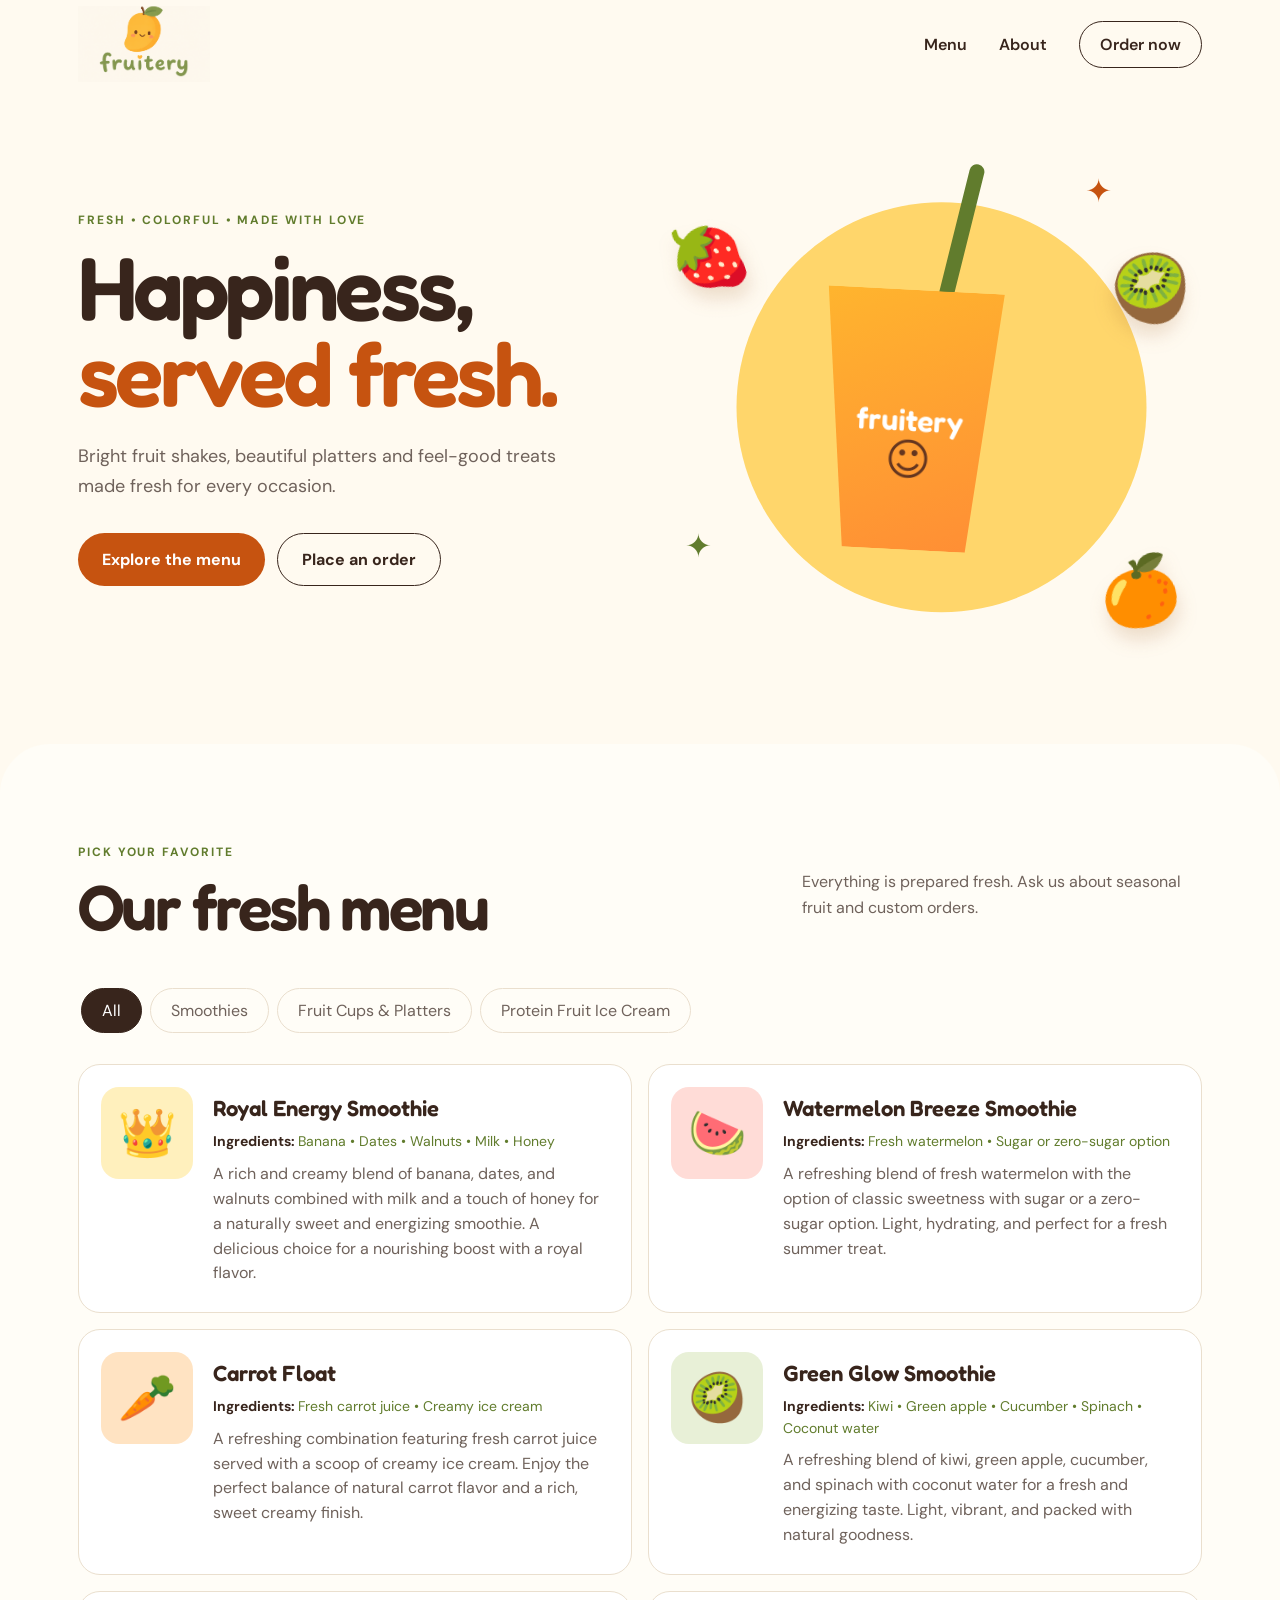
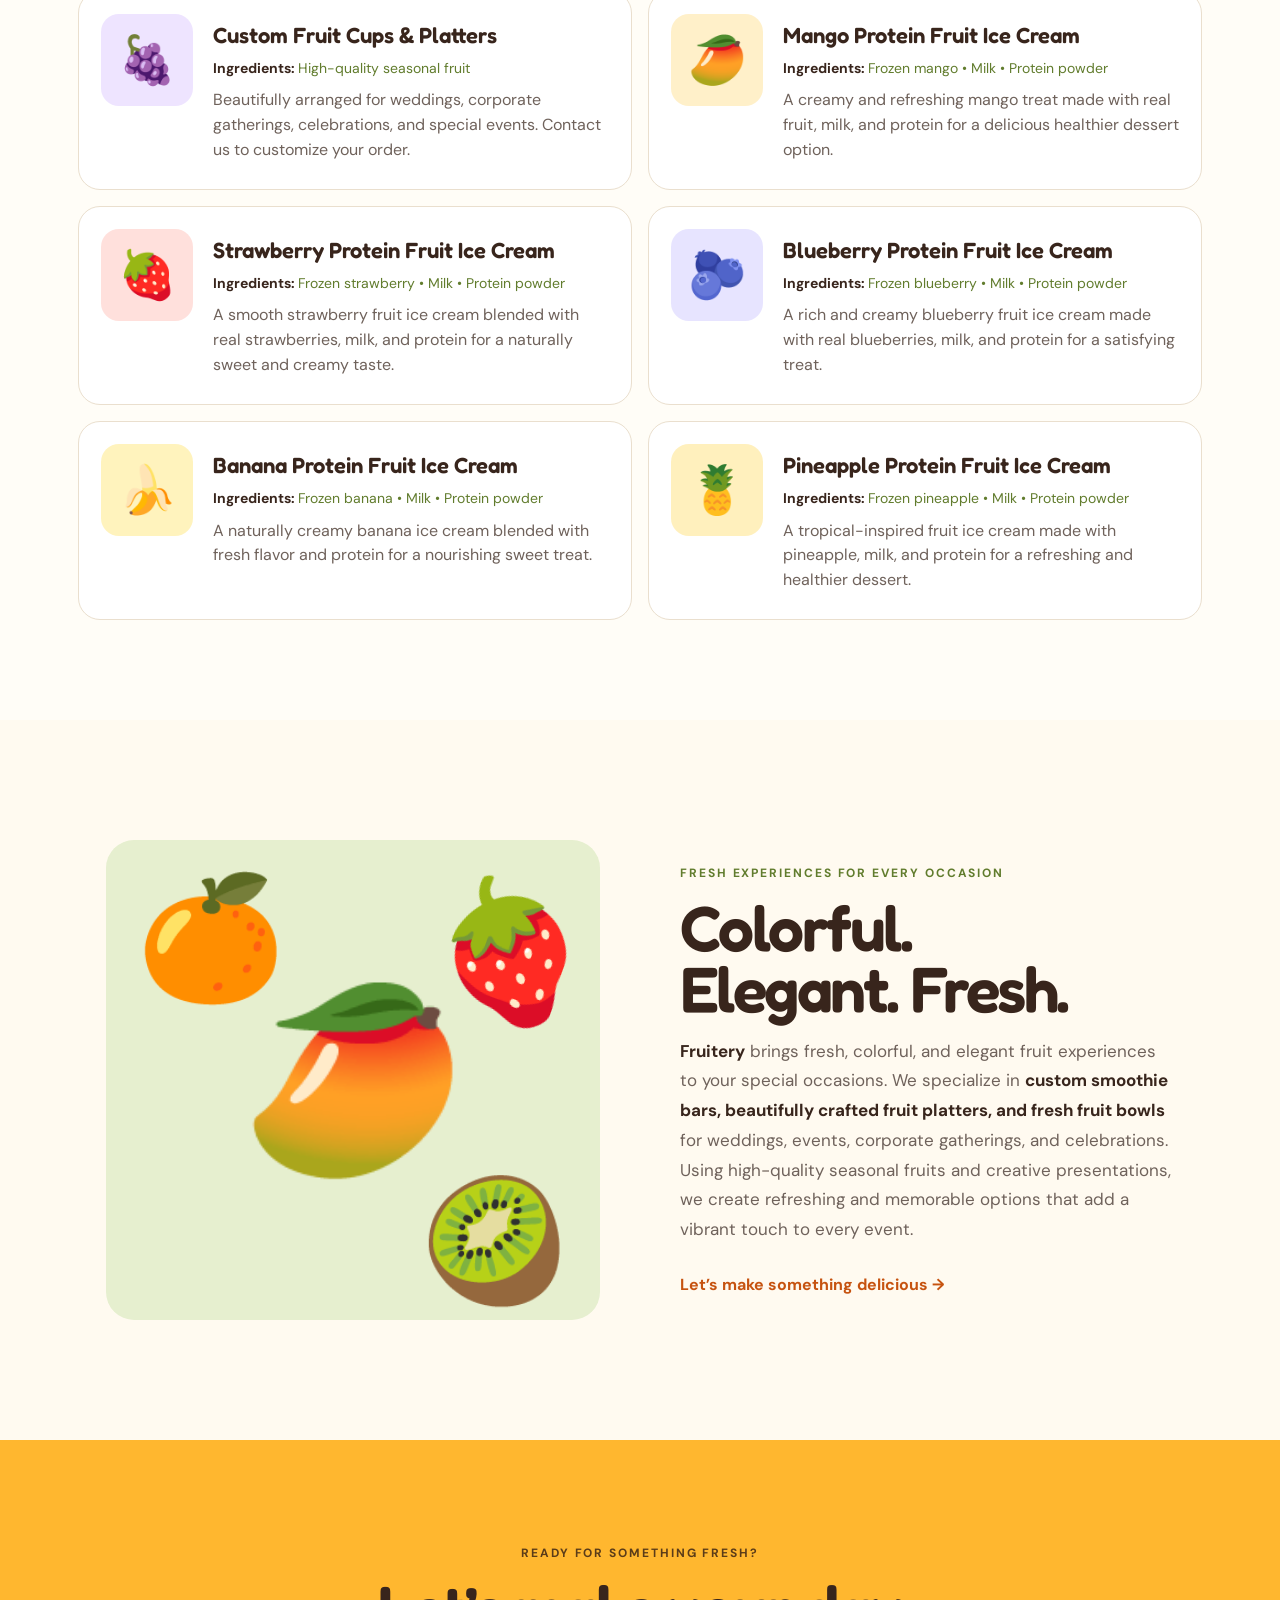
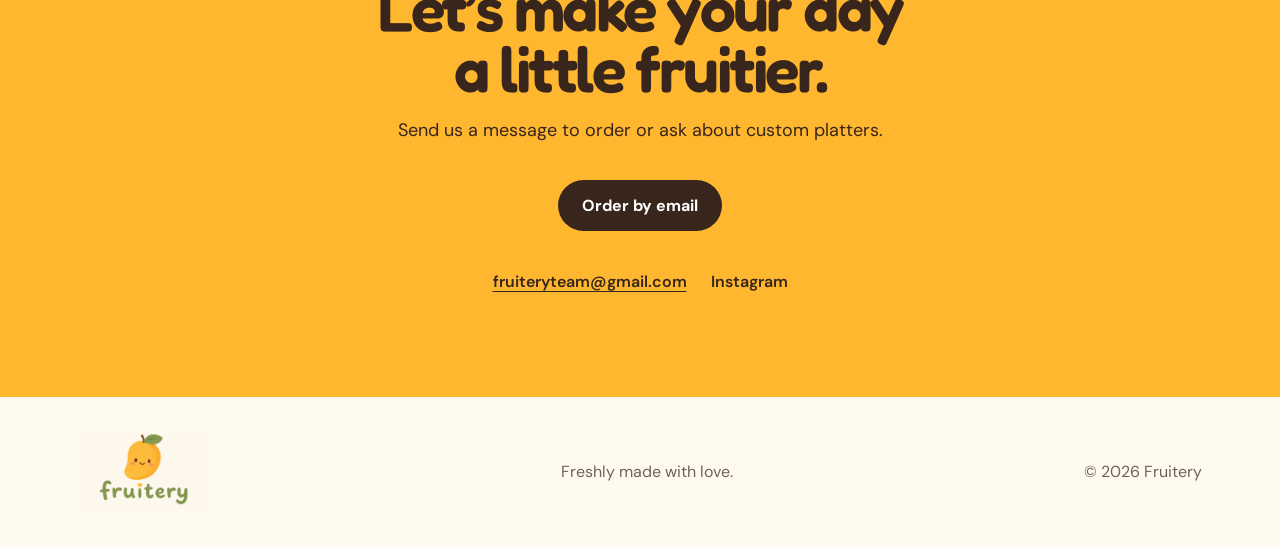
==== index.html @ 1c1bc684 "Add visual menu manager with image uploads" ====
<!doctype html>
<html lang="en">
<head>
  <meta charset="utf-8">
  <meta name="viewport" content="width=device-width, initial-scale=1">
  <meta name="description" content="Fruitery — fresh fruit shakes, platters, cups and more, made with love.">
  <meta name="theme-color" content="#fffaf0">
  <title>Fruitery | Fresh fruit, made happy</title>
  <link rel="preconnect" href="https://fonts.googleapis.com">
  <link rel="preconnect" href="https://fonts.gstatic.com" crossorigin>
  <link href="https://fonts.googleapis.com/css2?family=DM+Sans:wght@400;500;600;700&family=Fredoka:wght@500;600;700&display=swap" rel="stylesheet">
  <link rel="stylesheet" href="styles.css">
</head>
<body>
  <a class="skip-link" href="#main-content">Skip to main content</a>
  <header class="site-header">
    <a class="brand" href="#main-content" aria-label="Fruitery home">
      <img class="brand-logo" src="image.png" alt="" width="132" height="132">
    </a>
    <nav aria-label="Main navigation">
      <a href="#menu">Menu</a>
      <a href="#about">About</a>
      <a class="nav-order" href="#contact">Order now</a>
    </nav>
  </header>

  <main id="main-content">
    <section class="hero">
      <div class="hero-copy">
        <p class="eyebrow">Fresh • Colorful • Made with love</p>
        <h1>Happiness,<br><span>served fresh.</span></h1>
        <p class="hero-text">Bright fruit shakes, beautiful platters and feel-good treats made fresh for every occasion.</p>
        <div class="hero-actions">
          <a class="button primary" href="#menu">Explore the menu</a>
          <a class="button secondary" href="#contact">Place an order</a>
        </div>
      </div>
      <div class="hero-art" aria-hidden="true">
        <div class="sun"></div>
        <span class="fruit fruit-one">🍓</span>
        <span class="fruit fruit-two">🥝</span>
        <span class="fruit fruit-three">🍊</span>
        <div class="shake">
          <div class="straw"></div>
          <div class="shake-cup"><span>fruitery</span></div>
        </div>
        <span class="sparkle sparkle-one">✦</span>
        <span class="sparkle sparkle-two">✦</span>
      </div>
    </section>

    <section class="menu-section" id="menu">
      <div class="section-heading">
        <div><p class="eyebrow">Pick your favorite</p><h2>Our fresh menu</h2></div>
        <p>Everything is prepared fresh. Ask us about seasonal fruit and custom orders.</p>
      </div>

      <div class="tabs" aria-label="Filter menu by category"></div>
      <div class="menu-grid" aria-live="polite" aria-busy="true">
        <p class="menu-status">Loading our fresh menu…</p>
      </div>
    </section>

    <section class="about" id="about">
      <div class="about-art" aria-hidden="true"><span>🍊</span><span>🍓</span><span>🥭</span><span>🥝</span></div>
      <div class="about-copy"><p class="eyebrow">Fresh experiences for every occasion</p><h2>Colorful.<br>Elegant. Fresh.</h2><p><strong>Fruitery</strong> brings fresh, colorful, and elegant fruit experiences to your special occasions. We specialize in <strong>custom smoothie bars, beautifully crafted fruit platters, and fresh fruit bowls</strong> for weddings, events, corporate gatherings, and celebrations. Using high-quality seasonal fruits and creative presentations, we create refreshing and memorable options that add a vibrant touch to every event.</p><a href="#contact">Let’s make something delicious <span>→</span></a></div>
    </section>

    <section class="contact" id="contact">
      <p class="eyebrow">Ready for something fresh?</p>
      <h2>Let’s make your day<br>a little fruitier.</h2>
      <p>Send us a message to order or ask about custom platters.</p>
      <!-- Replace the link below with your WhatsApp number: https://wa.me/15551234567 -->
      <a class="button dark" href="mailto:fruiteryteam@gmail.com">Order by email</a>
      <div class="socials"><a href="mailto:fruiteryteam@gmail.com">fruiteryteam@gmail.com</a><span>Instagram</span></div>
    </section>
  </main>

  <footer><a class="brand" href="#main-content" aria-label="Fruitery, back to top"><img class="brand-logo" src="image.png" alt="" width="132" height="132"></a><p>Freshly made with love.</p><p>© <span id="year"></span> Fruitery</p></footer>
  <script src="script.js"></script>
</body>
</html>
---- styles.css ----
:root{--cream:#fffaf0;--paper:#fffdf7;--mango:#ffb72f;--orange:#c65310;--green:#617c2d;--dark:#38251c;--muted:#6f625b;--pink:#ff8f7d;--line:#eadfce;--radius:28px}
*{box-sizing:border-box}html{scroll-behavior:smooth;scroll-padding-top:1rem}body{margin:0;min-width:320px;overflow-x:hidden;background:var(--cream);color:var(--dark);font-family:"DM Sans",system-ui,-apple-system,sans-serif}img,svg{display:block;max-width:100%}a{color:inherit;text-decoration:none}button{font:inherit}strong{color:var(--dark);font-weight:700}.skip-link{position:fixed;z-index:100;top:10px;left:10px;padding:10px 14px;background:var(--dark);color:white;border-radius:8px;transform:translateY(-150%)}.skip-link:focus{transform:none}:focus-visible{outline:3px solid #1673c9;outline-offset:3px}.site-header{height:88px;display:flex;align-items:center;justify-content:space-between;max-width:1180px;margin:auto;padding:0 28px}.brand{position:relative;display:block;width:132px;height:76px;overflow:hidden}.brand-logo{position:absolute;top:-29px;left:0;width:132px;height:132px;max-width:none}.site-header nav{display:flex;align-items:center;gap:32px;font-weight:600}.site-header nav a:hover{color:var(--orange)}.nav-order{padding:12px 20px;border:1.5px solid var(--dark);border-radius:99px}.hero{max-width:1180px;min-height:650px;margin:auto;padding:56px 28px 90px;display:grid;grid-template-columns:minmax(0,1fr) minmax(0,1fr);align-items:center;overflow:hidden}.eyebrow{text-transform:uppercase;letter-spacing:.16em;font-size:12px;font-weight:700;color:var(--green);margin:0 0 16px}.hero h1,.section-heading h2,.about h2,.contact h2{font:600 clamp(52px,7vw,94px)/.96 "Fredoka",system-ui,sans-serif;letter-spacing:-.04em;margin:0}.hero h1 span{color:var(--orange)}.hero-text{font-size:18px;line-height:1.65;color:var(--muted);max-width:520px;margin:26px 0 32px}.hero-actions{display:flex;gap:12px;flex-wrap:wrap}.button{display:inline-flex;justify-content:center;align-items:center;padding:15px 24px;border-radius:99px;font-weight:700;transition:transform .2s}.primary{background:var(--orange);color:white}.secondary{border:1.5px solid var(--dark)}.button:hover{transform:translateY(-2px)}.hero-art{height:510px;position:relative}.sun{position:absolute;width:410px;height:410px;background:#ffd66b;border-radius:50%;left:50%;top:50%;transform:translate(-45%,-48%)}.shake{position:absolute;left:48%;top:50%;transform:translate(-50%,-42%) rotate(3deg)}.shake-cup{width:205px;height:260px;background:linear-gradient(160deg,#ffb52e,#ff8d35);clip-path:polygon(7% 0,93% 0,80% 100%,20% 100%);display:grid;place-items:center;color:white;font:600 30px "Fredoka",system-ui,sans-serif;filter:drop-shadow(0 22px 22px #dc772d55)}.shake-cup:after{content:"☺";position:absolute;margin-top:76px;font-size:44px;color:#64351f}.straw{position:absolute;width:15px;height:160px;background:var(--green);border-radius:10px;left:135px;top:-130px;transform:rotate(11deg);z-index:-1}.fruit{position:absolute;font-size:65px;filter:drop-shadow(0 12px 9px #9d622830)}.fruit-one{left:5%;top:14%;transform:rotate(-18deg)}.fruit-two{right:2%;top:20%;transform:rotate(16deg)}.fruit-three{right:4%;bottom:4%;transform:rotate(-12deg)}.sparkle{position:absolute;color:var(--green);font-size:32px}.sparkle-one{left:8%;bottom:17%}.sparkle-two{right:16%;top:5%;color:var(--orange)}.menu-section{background:var(--paper);padding:100px max(28px,calc((100% - 1124px)/2));border-radius:50px 50px 0 0}.section-heading{display:flex;justify-content:space-between;align-items:end;gap:40px}.section-heading h2,.about h2,.contact h2{font-size:clamp(46px,5vw,70px)}.section-heading>p{color:var(--muted);max-width:400px;line-height:1.65}.tabs{display:flex;gap:8px;margin:48px 0 28px;overflow-x:auto;padding:3px;scrollbar-width:thin}.tab{flex:0 0 auto;min-height:44px;border:1px solid var(--line);background:transparent;border-radius:99px;padding:11px 20px;cursor:pointer;color:var(--muted)}.tab.active{background:var(--dark);border-color:var(--dark);color:white}.menu-grid{display:grid;grid-template-columns:repeat(2,minmax(0,1fr));gap:16px}.menu-card{min-width:0;display:flex;align-items:flex-start;gap:20px;padding:22px;background:white;border:1px solid var(--line);border-radius:22px;transition:transform .2s,box-shadow .2s}.menu-card:hover{transform:translateY(-3px);box-shadow:0 14px 35px #49311d10}.menu-card[hidden]{display:none}.menu-icon,.menu-image{width:92px;min-width:92px;height:92px;border-radius:18px}.menu-icon{display:grid;place-items:center;background:#fff0c9;font-size:47px}.menu-image{object-fit:cover;background:#fff0c9}.theme-royal .menu-icon{background:#fff0bd}.theme-watermelon .menu-icon{background:#ffdcd7}.theme-carrot .menu-icon{background:#ffe3c2}.theme-green .menu-icon{background:#e8f0d7}.theme-platter .menu-icon{background:#eee4ff}.theme-strawberry .menu-icon{background:#ffe0dc}.theme-blueberry .menu-icon{background:#e7e4ff}.theme-banana .menu-icon{background:#fff3bd}.theme-pineapple .menu-icon{background:#fff0bd}.menu-info{flex:1;min-width:0}.item-title{display:flex;align-items:flex-start;justify-content:space-between;gap:16px;min-width:0}.item-title h3{min-width:0;overflow-wrap:anywhere;font:600 22px "Fredoka",system-ui,sans-serif;margin:8px 0}.item-title span{flex:0 0 auto;font-weight:700;color:var(--orange);margin-top:10px}.menu-info p{overflow-wrap:anywhere;color:var(--muted);line-height:1.55;margin:4px 0}.menu-info .ingredients{margin:2px 0 9px;color:var(--green);font-size:14px}.menu-status{grid-column:1/-1;padding:30px;text-align:center;color:var(--muted)}.about{max-width:1124px;margin:120px auto;display:grid;grid-template-columns:minmax(0,1fr) minmax(0,1fr);gap:80px;align-items:center;padding:0 28px}.about-art{height:480px;border-radius:var(--radius);background:#e6efcf;position:relative;display:grid;place-items:center;overflow:hidden}.about-art span{position:absolute;font-size:120px}.about-art span:nth-child(1){top:20px;left:30px}.about-art span:nth-child(2){right:15px;top:35px;transform:rotate(20deg)}.about-art span:nth-child(3){font-size:180px;z-index:2}.about-art span:nth-child(4){bottom:0;right:30px}.about-copy>p:not(.eyebrow){color:var(--muted);line-height:1.75;font-size:17px}.about-copy>a{font-weight:700;color:var(--orange);display:inline-block;margin-top:12px}.contact{text-align:center;padding:105px 28px;background:var(--mango)}.contact .eyebrow{color:#5b3c19}.contact>p:not(.eyebrow){font-size:18px}.dark{background:var(--dark);color:white;margin:20px 0}.socials{display:flex;justify-content:center;flex-wrap:wrap;gap:24px;margin-top:20px;font-weight:600}.socials a{text-decoration:underline;text-underline-offset:4px}footer{max-width:1180px;margin:auto;min-height:150px;padding:35px 28px;display:flex;align-items:center;justify-content:space-between;gap:20px;color:var(--muted)}footer .brand{width:132px;height:76px}
@media(max-width:800px){.site-header{height:74px}.site-header nav>a:not(.nav-order){display:none}.nav-order{padding:10px 16px}.hero{grid-template-columns:1fr;padding-top:50px}.hero-art{height:420px}.sun{width:320px;height:320px}.shake-cup{width:160px;height:215px}.fruit{font-size:52px}.menu-section{padding-top:75px}.section-heading{display:block}.menu-grid{grid-template-columns:minmax(0,1fr)}.about{grid-template-columns:minmax(0,1fr);gap:45px;margin:80px auto}.about-art{height:360px;order:2}.about-art span{font-size:90px}.about-art span:nth-child(3){font-size:145px}footer{flex-direction:column;justify-content:center;gap:8px;text-align:center}}
@media(max-width:460px){.site-header{padding-inline:18px}.brand{width:112px;height:68px}.brand-logo{top:-24px;width:112px;height:112px}.hero{padding:40px 20px 70px}.hero h1{font-size:clamp(45px,14vw,60px)}.hero-art{height:350px}.sun{width:270px;height:270px}.shake-cup{width:130px;height:180px;font-size:23px}.shake-cup:after{font-size:34px}.straw{height:120px;left:90px;top:-95px}.fruit{font-size:42px}.menu-section{padding:65px 18px}.menu-section{border-radius:32px 32px 0 0}.section-heading h2,.about h2{font-size:44px}.tabs{margin-top:32px}.menu-card{padding:14px;gap:14px}.menu-icon{width:68px;min-width:68px;height:68px;font-size:36px}.item-title{gap:8px}.item-title h3{font-size:19px}.menu-info p{font-size:14px}.about{padding:0 20px}.contact{padding:75px 20px}.contact h2{font-size:42px}.hero-actions .button{width:100%}footer{font-size:14px}footer .brand{width:112px;height:68px}}
@media(prefers-reduced-motion:reduce){html{scroll-behavior:auto}.button,.menu-card{transition:none}}
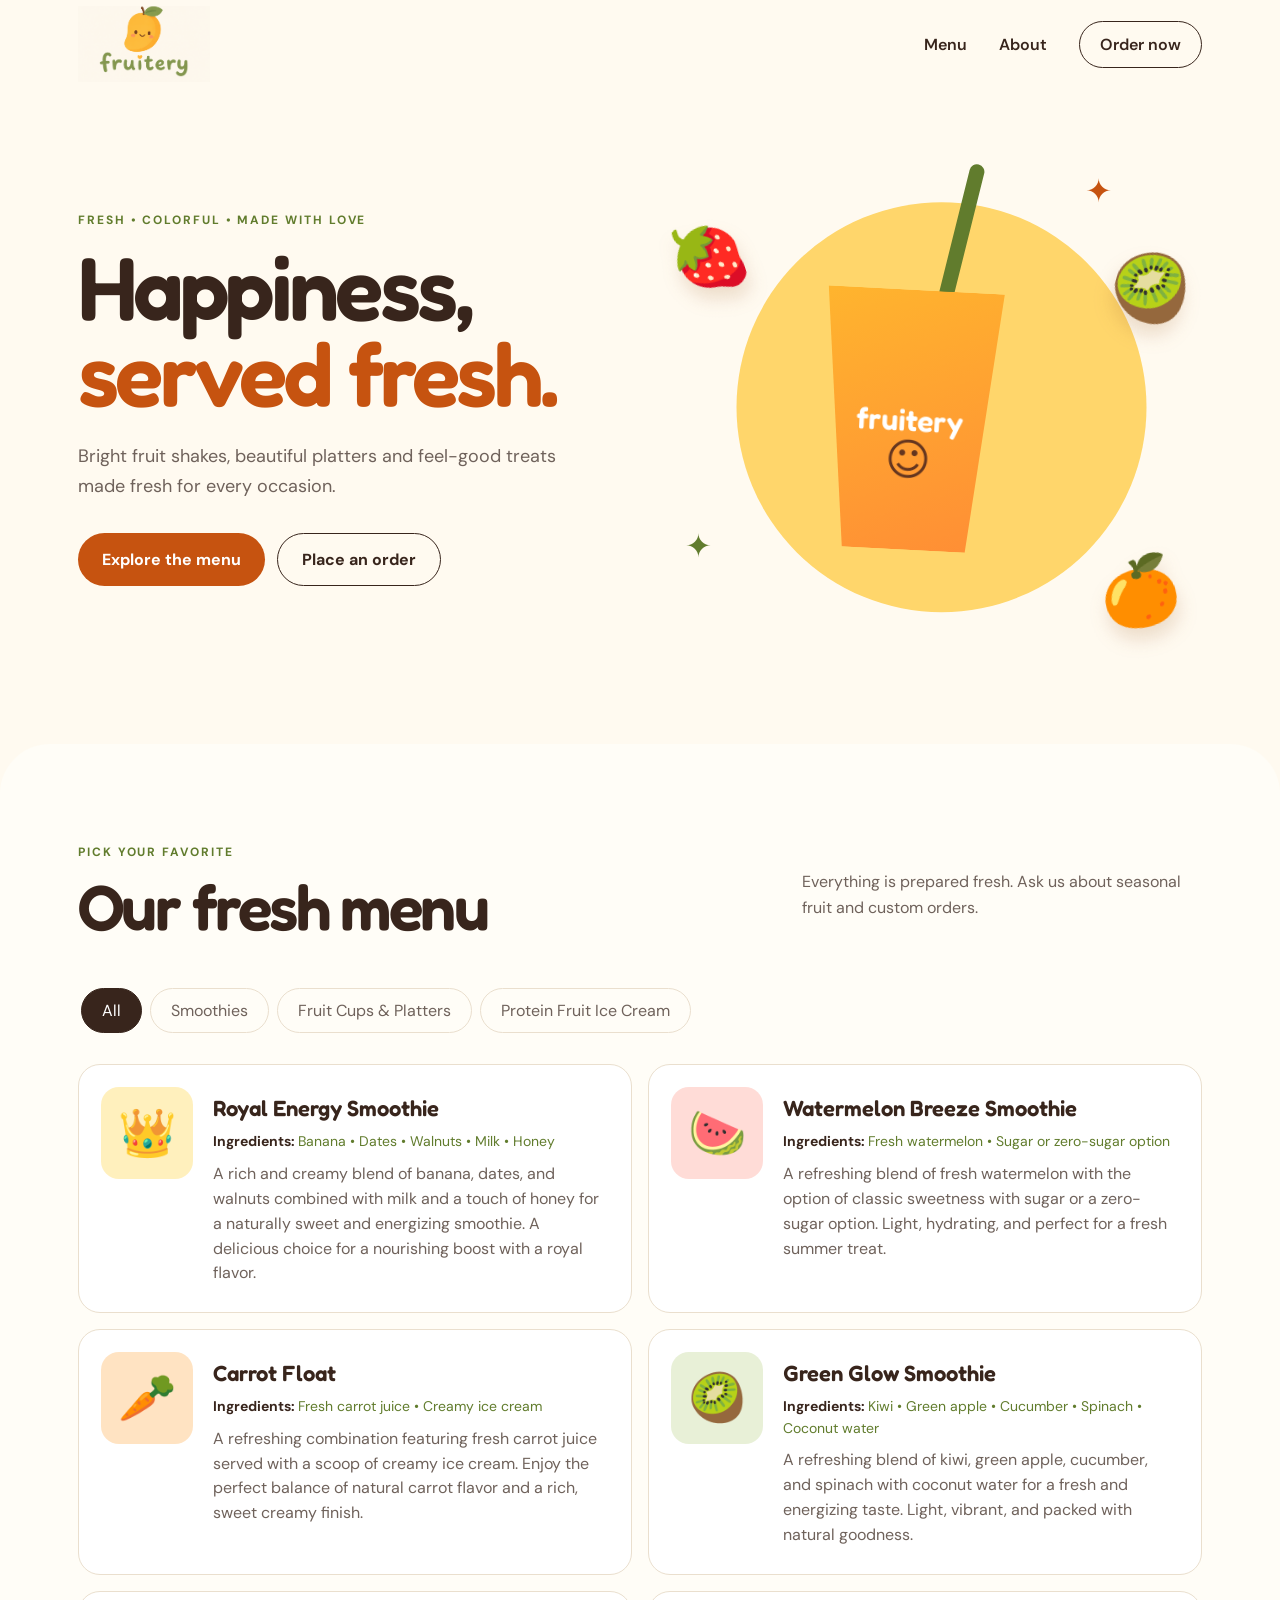
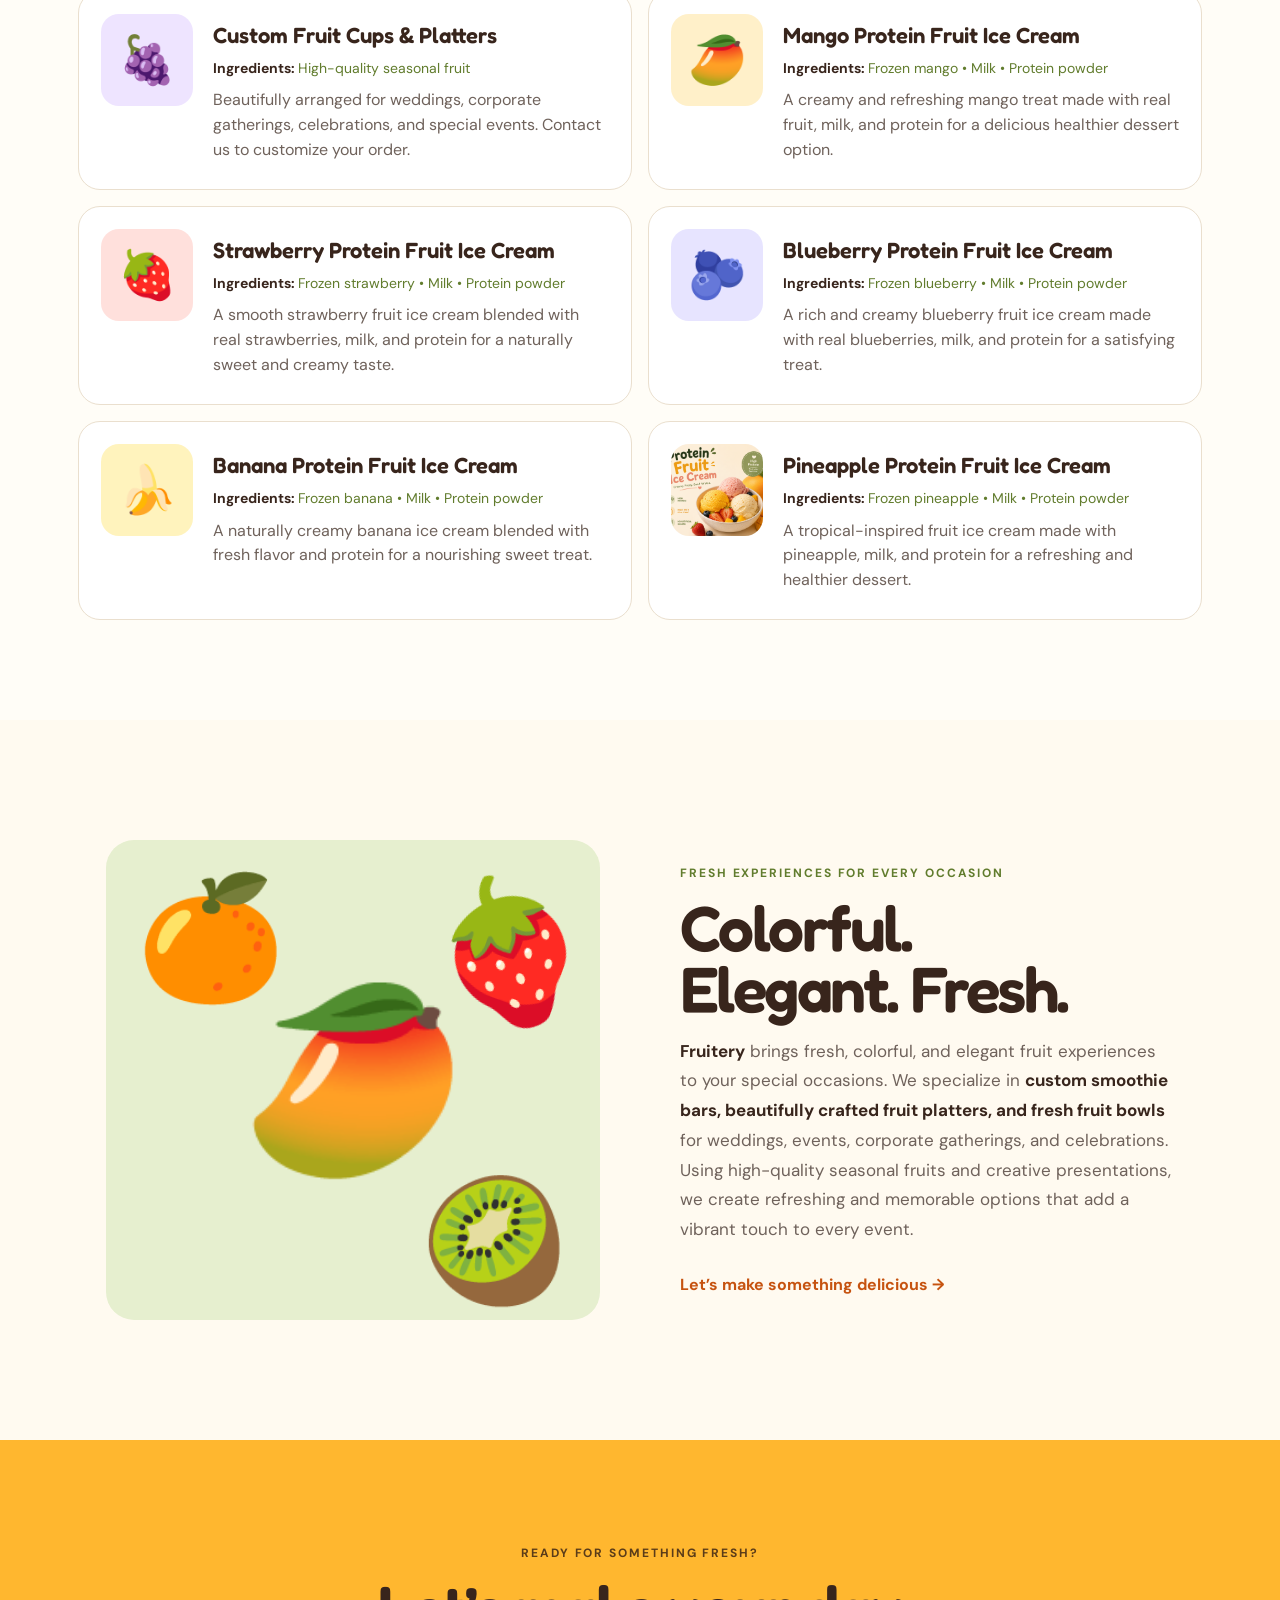
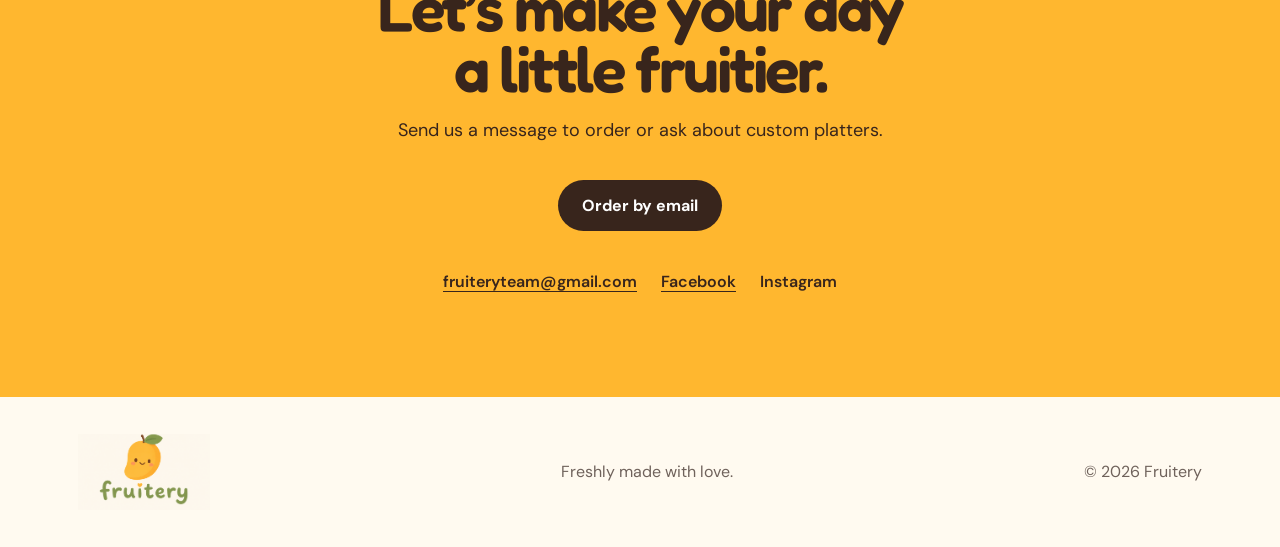
==== commit 34a5bdee: "Add Fruitery Facebook link" ====
--- a/index.html
+++ b/index.html
@@ -72,7 +72,11 @@
       <p>Send us a message to order or ask about custom platters.</p>
       <!-- Replace the link below with your WhatsApp number: https://wa.me/15551234567 -->
       <a class="button dark" href="mailto:fruiteryteam@gmail.com">Order by email</a>
-      <div class="socials"><a href="mailto:fruiteryteam@gmail.com">fruiteryteam@gmail.com</a><span>Instagram</span></div>
+      <div class="socials" aria-label="Contact Fruitery">
+        <a href="mailto:fruiteryteam@gmail.com">fruiteryteam@gmail.com</a>
+        <a href="https://www.facebook.com/people/Fruit-Ery/pfbid02za2R78Uiee9tTmHS6rj2tbknYmAhQKt8QvFERQcPusSKz5nqGrjja5FXwZJhYLbVl/" target="_blank" rel="noopener noreferrer">Facebook</a>
+        <span>Instagram</span>
+      </div>
     </section>
   </main>
 
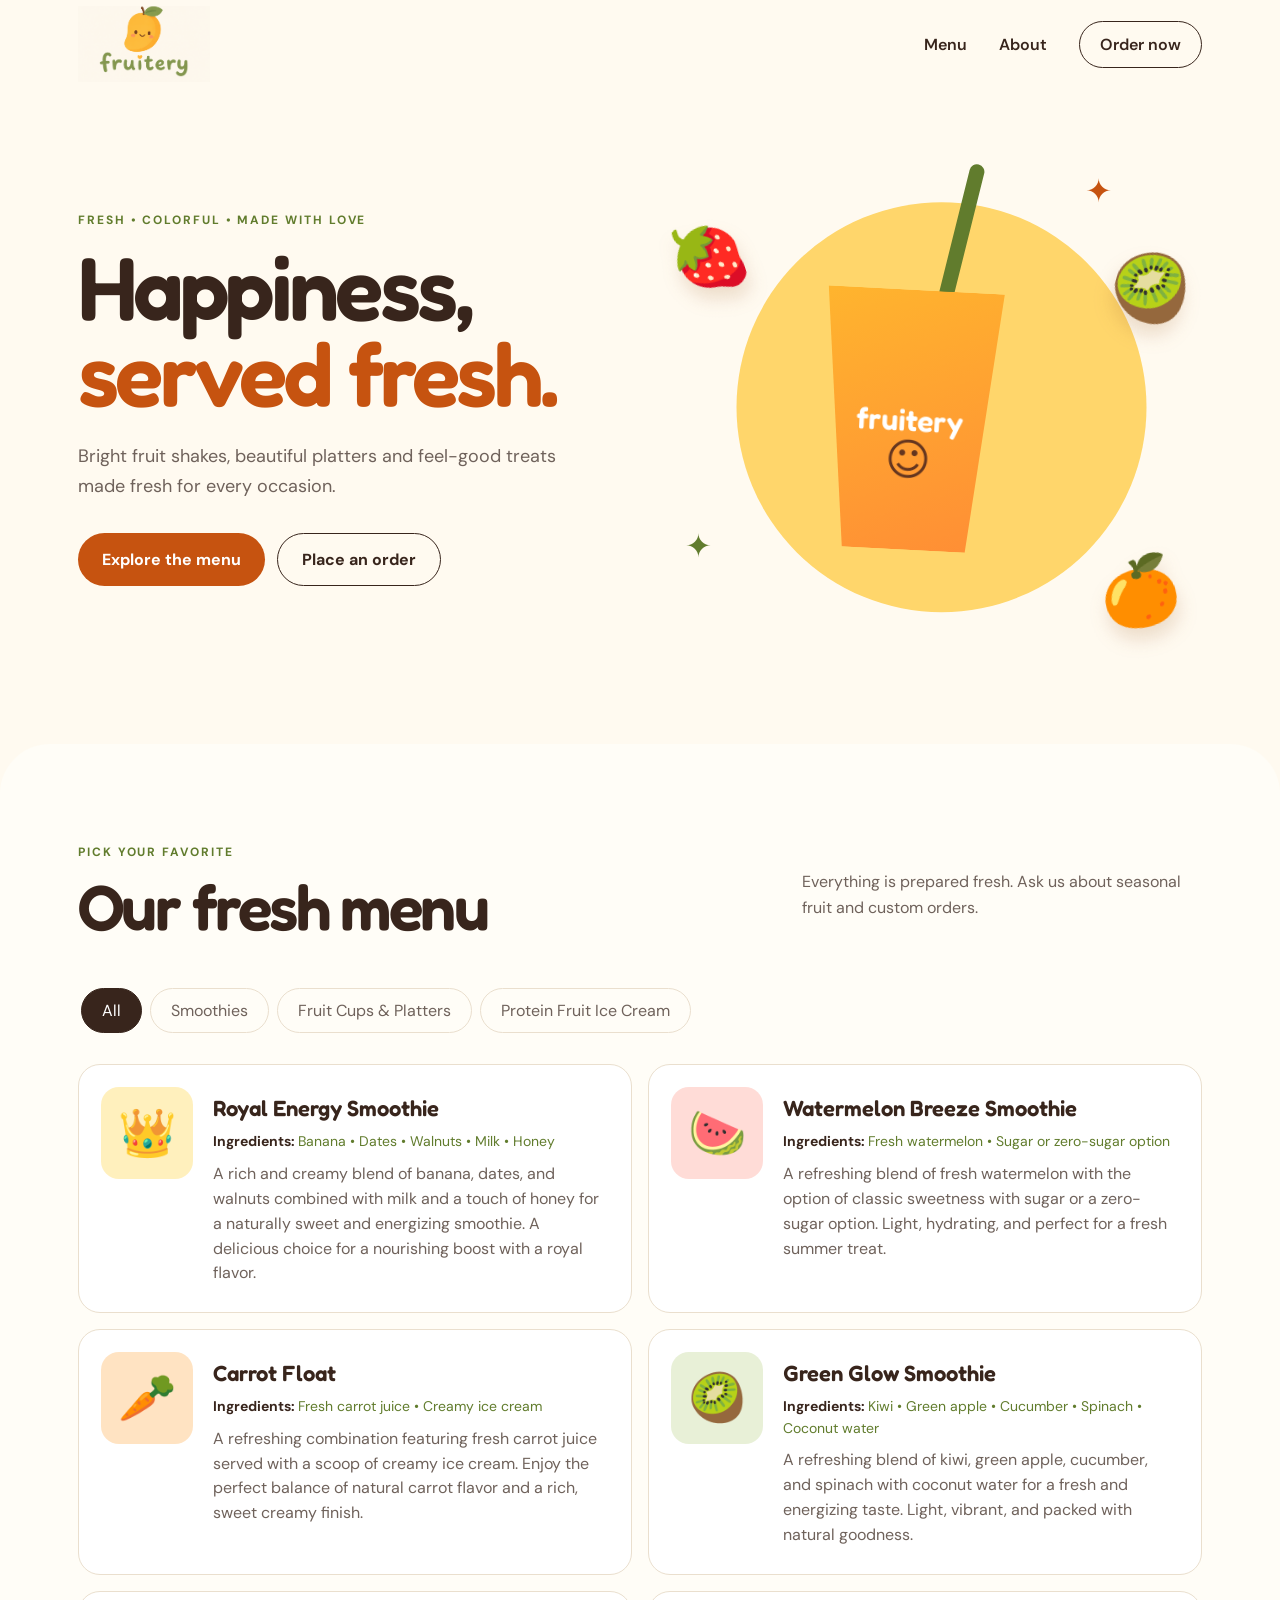
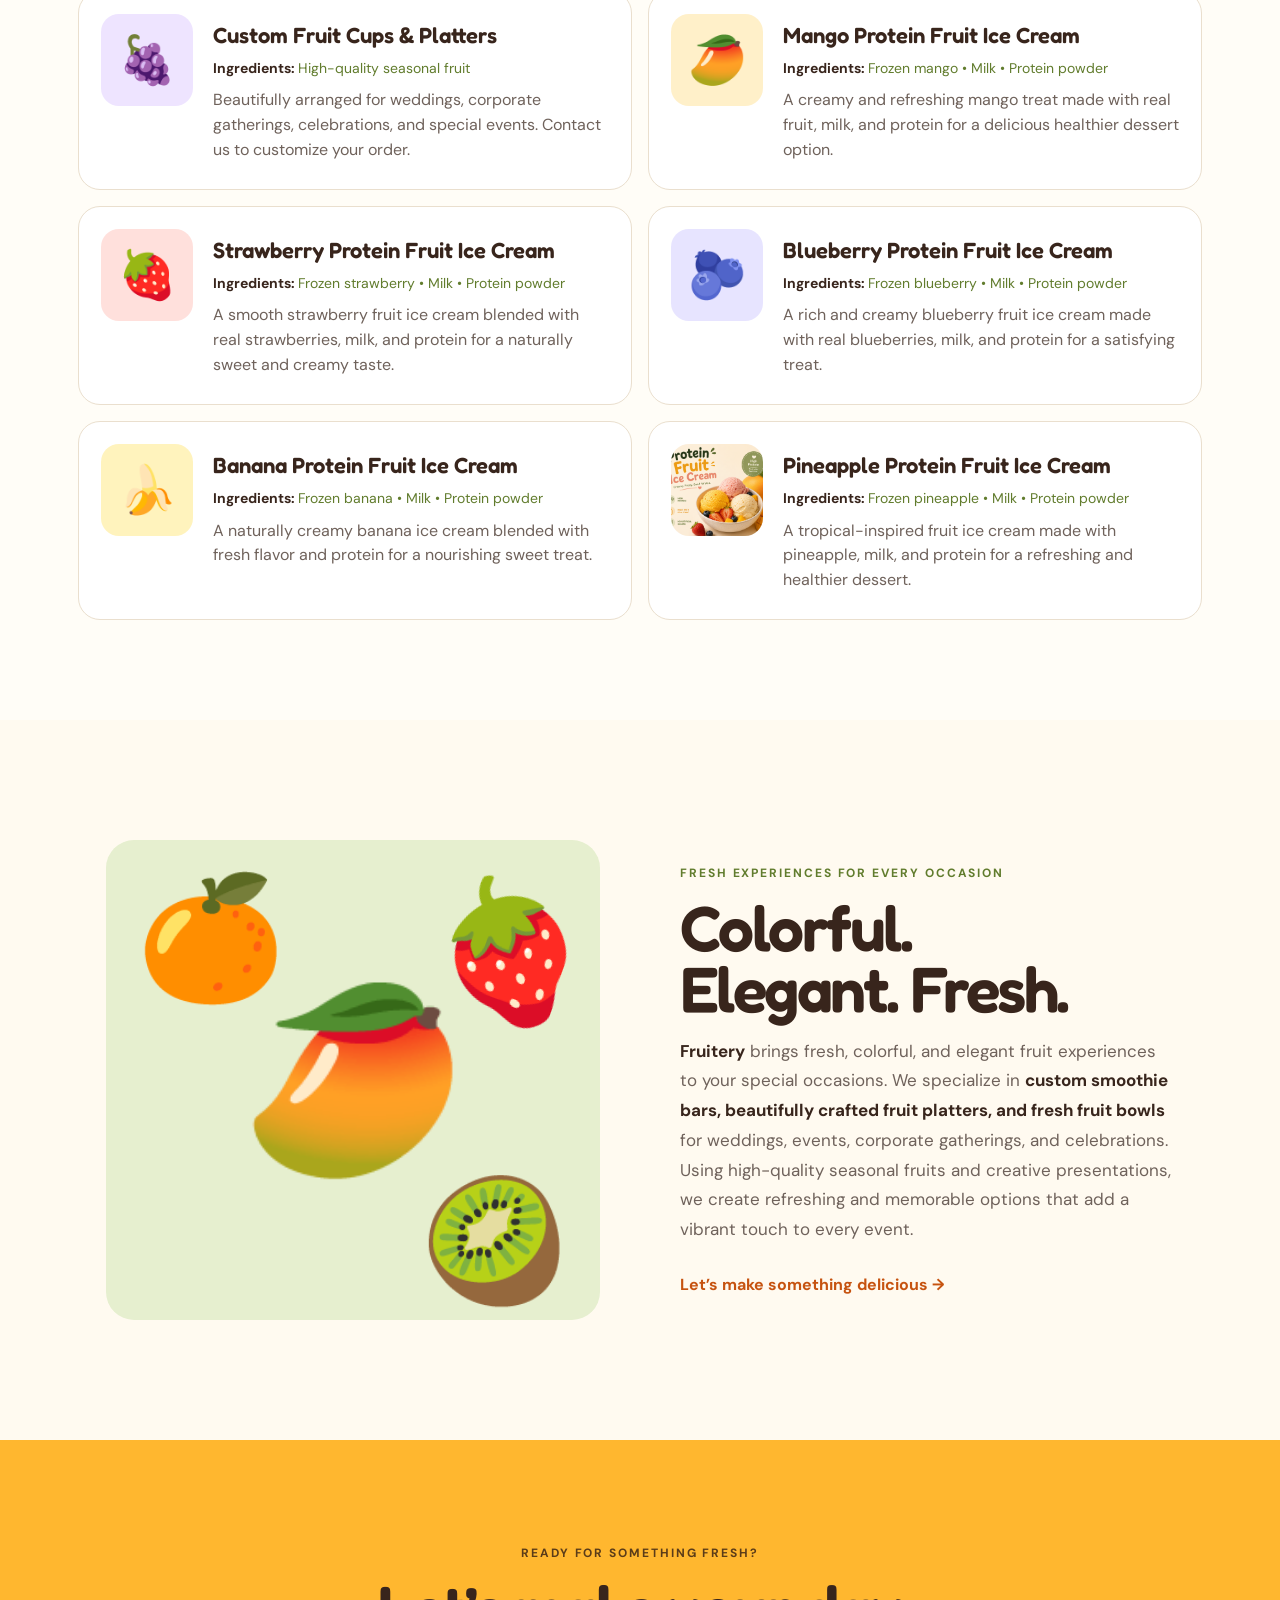
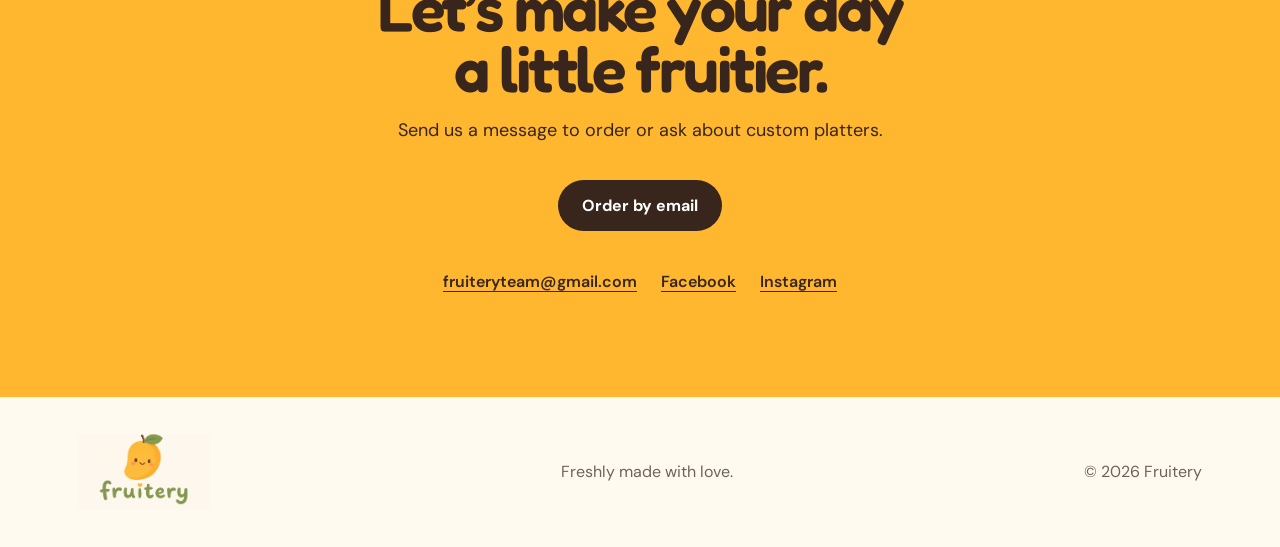
==== commit ef52cb73: "Add Fruitery Instagram link" ====
--- a/index.html
+++ b/index.html
@@ -75,7 +75,7 @@
       <div class="socials" aria-label="Contact Fruitery">
         <a href="mailto:fruiteryteam@gmail.com">fruiteryteam@gmail.com</a>
         <a href="https://www.facebook.com/people/Fruit-Ery/pfbid02za2R78Uiee9tTmHS6rj2tbknYmAhQKt8QvFERQcPusSKz5nqGrjja5FXwZJhYLbVl/" target="_blank" rel="noopener noreferrer">Facebook</a>
-        <span>Instagram</span>
+        <a href="https://www.instagram.com/fruit_ery/" target="_blank" rel="noopener noreferrer">Instagram</a>
       </div>
     </section>
   </main>
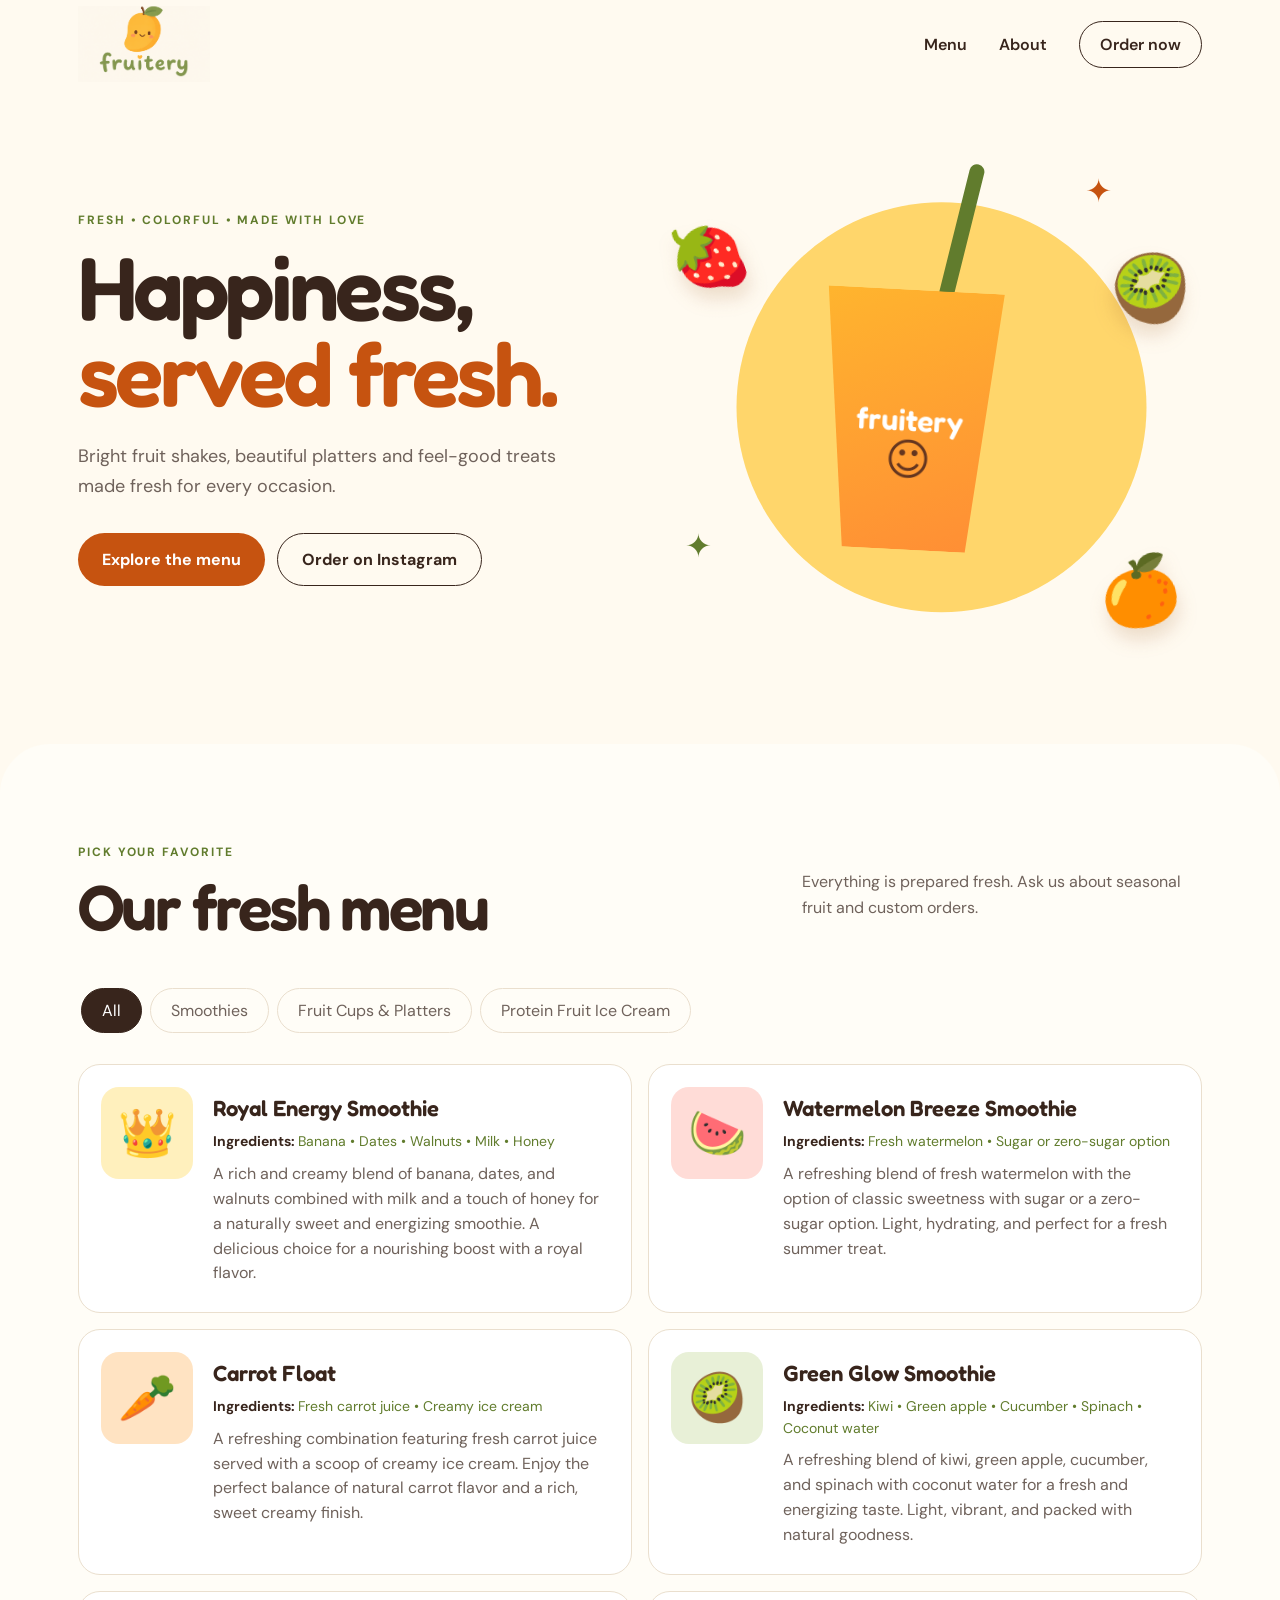
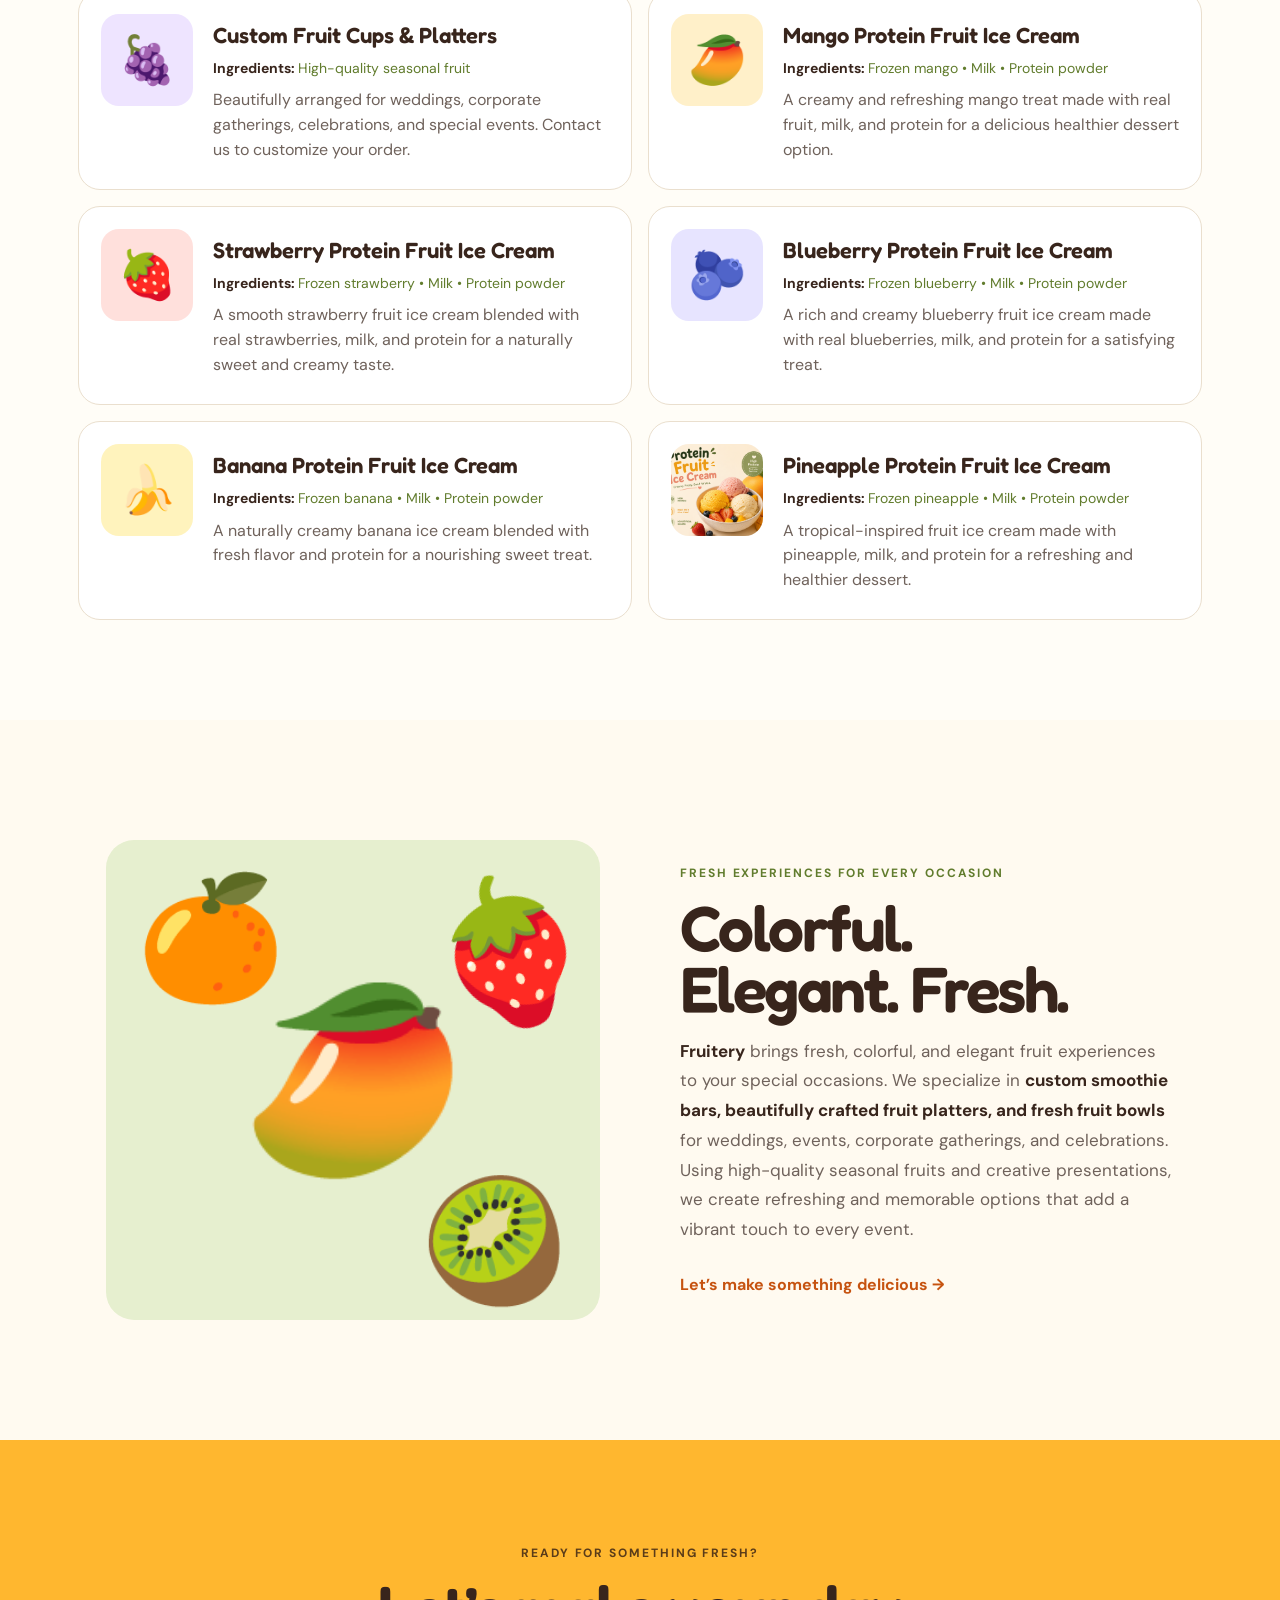
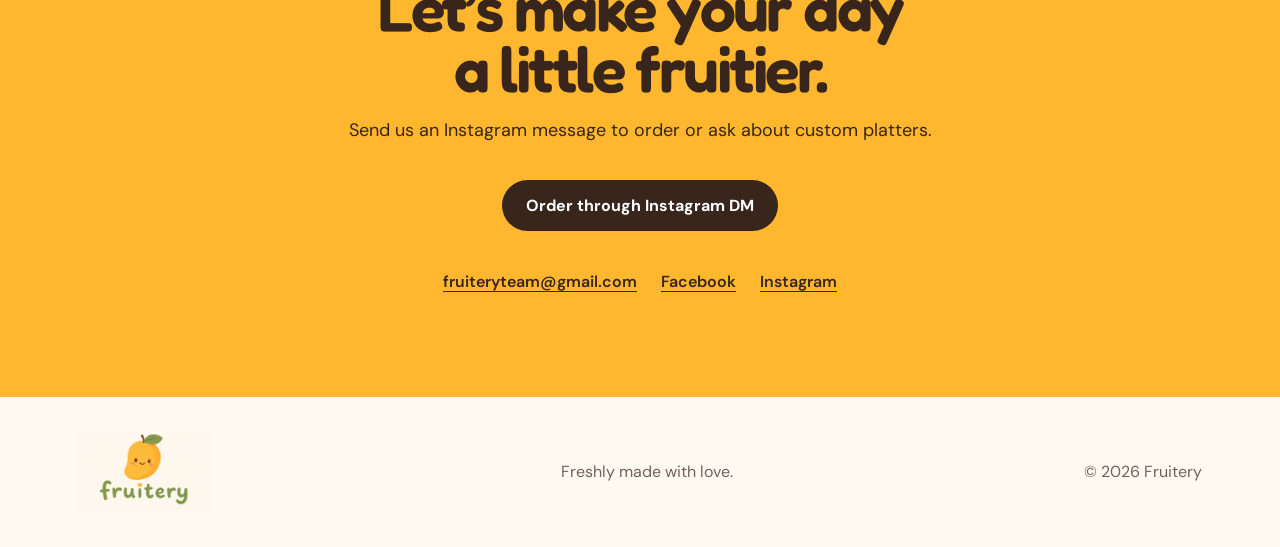
==== commit 1708c80e: "Route orders to Instagram DMs" ====
--- a/index.html
+++ b/index.html
@@ -20,7 +20,7 @@
     <nav aria-label="Main navigation">
       <a href="#menu">Menu</a>
       <a href="#about">About</a>
-      <a class="nav-order" href="#contact">Order now</a>
+      <a class="nav-order" href="https://ig.me/m/fruit_ery" target="_blank" rel="noopener noreferrer">Order now</a>
     </nav>
   </header>
 
@@ -32,7 +32,7 @@
         <p class="hero-text">Bright fruit shakes, beautiful platters and feel-good treats made fresh for every occasion.</p>
         <div class="hero-actions">
           <a class="button primary" href="#menu">Explore the menu</a>
-          <a class="button secondary" href="#contact">Place an order</a>
+          <a class="button secondary" href="https://ig.me/m/fruit_ery" target="_blank" rel="noopener noreferrer">Order on Instagram</a>
         </div>
       </div>
       <div class="hero-art" aria-hidden="true">
@@ -63,18 +63,18 @@
 
     <section class="about" id="about">
       <div class="about-art" aria-hidden="true"><span>🍊</span><span>🍓</span><span>🥭</span><span>🥝</span></div>
-      <div class="about-copy"><p class="eyebrow">Fresh experiences for every occasion</p><h2>Colorful.<br>Elegant. Fresh.</h2><p><strong>Fruitery</strong> brings fresh, colorful, and elegant fruit experiences to your special occasions. We specialize in <strong>custom smoothie bars, beautifully crafted fruit platters, and fresh fruit bowls</strong> for weddings, events, corporate gatherings, and celebrations. Using high-quality seasonal fruits and creative presentations, we create refreshing and memorable options that add a vibrant touch to every event.</p><a href="#contact">Let’s make something delicious <span>→</span></a></div>
+      <div class="about-copy"><p class="eyebrow">Fresh experiences for every occasion</p><h2>Colorful.<br>Elegant. Fresh.</h2><p><strong>Fruitery</strong> brings fresh, colorful, and elegant fruit experiences to your special occasions. We specialize in <strong>custom smoothie bars, beautifully crafted fruit platters, and fresh fruit bowls</strong> for weddings, events, corporate gatherings, and celebrations. Using high-quality seasonal fruits and creative presentations, we create refreshing and memorable options that add a vibrant touch to every event.</p><a href="https://ig.me/m/fruit_ery" target="_blank" rel="noopener noreferrer">Let’s make something delicious <span>→</span></a></div>
     </section>
 
     <section class="contact" id="contact">
       <p class="eyebrow">Ready for something fresh?</p>
       <h2>Let’s make your day<br>a little fruitier.</h2>
-      <p>Send us a message to order or ask about custom platters.</p>
+      <p>Send us an Instagram message to order or ask about custom platters.</p>
       <!-- Replace the link below with your WhatsApp number: https://wa.me/15551234567 -->
-      <a class="button dark" href="mailto:fruiteryteam@gmail.com">Order by email</a>
+      <a class="button dark" href="https://ig.me/m/fruit_ery" target="_blank" rel="noopener noreferrer">Order through Instagram DM</a>
       <div class="socials" aria-label="Contact Fruitery">
         <a href="mailto:fruiteryteam@gmail.com">fruiteryteam@gmail.com</a>
-        <a href="https://www.facebook.com/people/Fruit-Ery/pfbid02za2R78Uiee9tTmHS6rj2tbknYmAhQKt8QvFERQcPusSKz5nqGrjja5FXwZJhYLbVl/" target="_blank" rel="noopener noreferrer">Facebook</a>
+        <a href="https://www.facebook.com/people/Fruitery/61592068042619/?mibextid=wwXIfr&amp;rdid=FAv29EEiZbEbQ4nB&amp;share_url=https%3A%2F%2Fwww.facebook.com%2Fshare%2F195xjxgWoL%2F%3Fmibextid%3DwwXIfr" target="_blank" rel="noopener noreferrer">Facebook</a>
         <a href="https://www.instagram.com/fruit_ery/" target="_blank" rel="noopener noreferrer">Instagram</a>
       </div>
     </section>
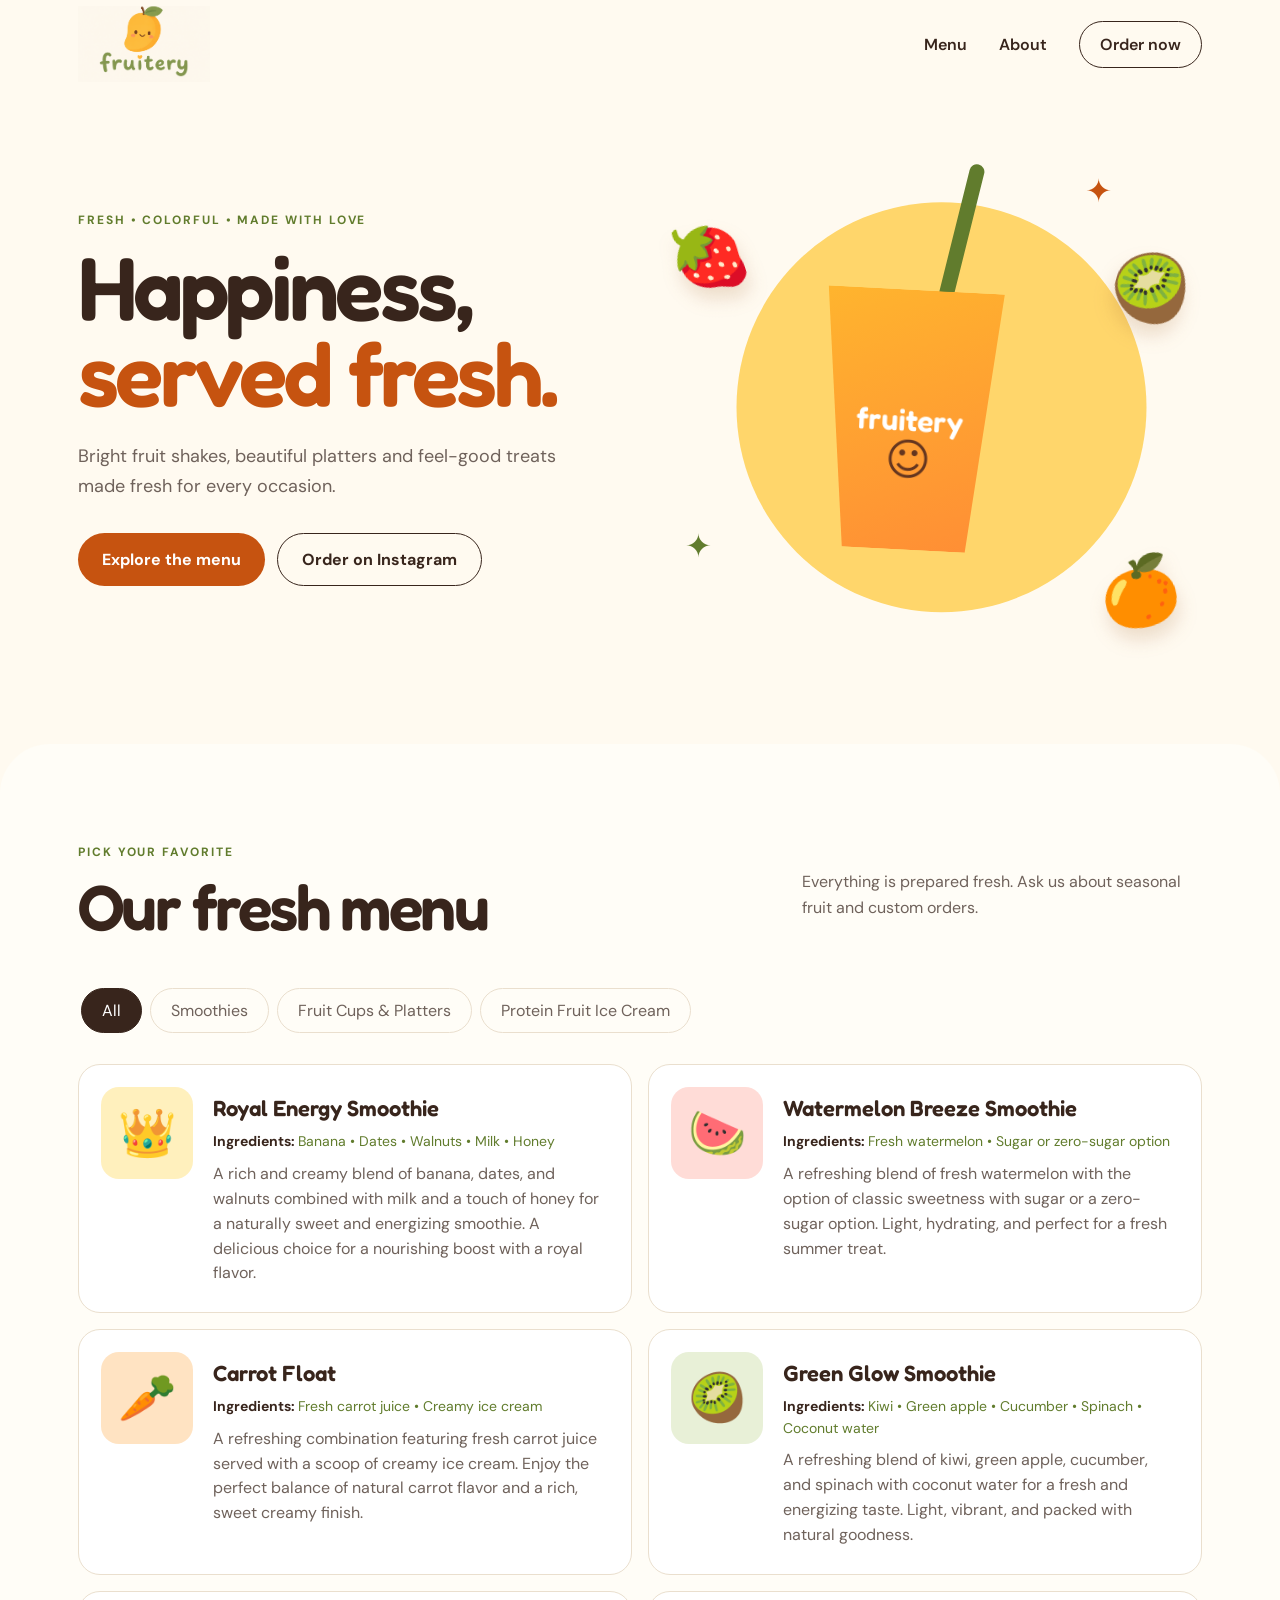
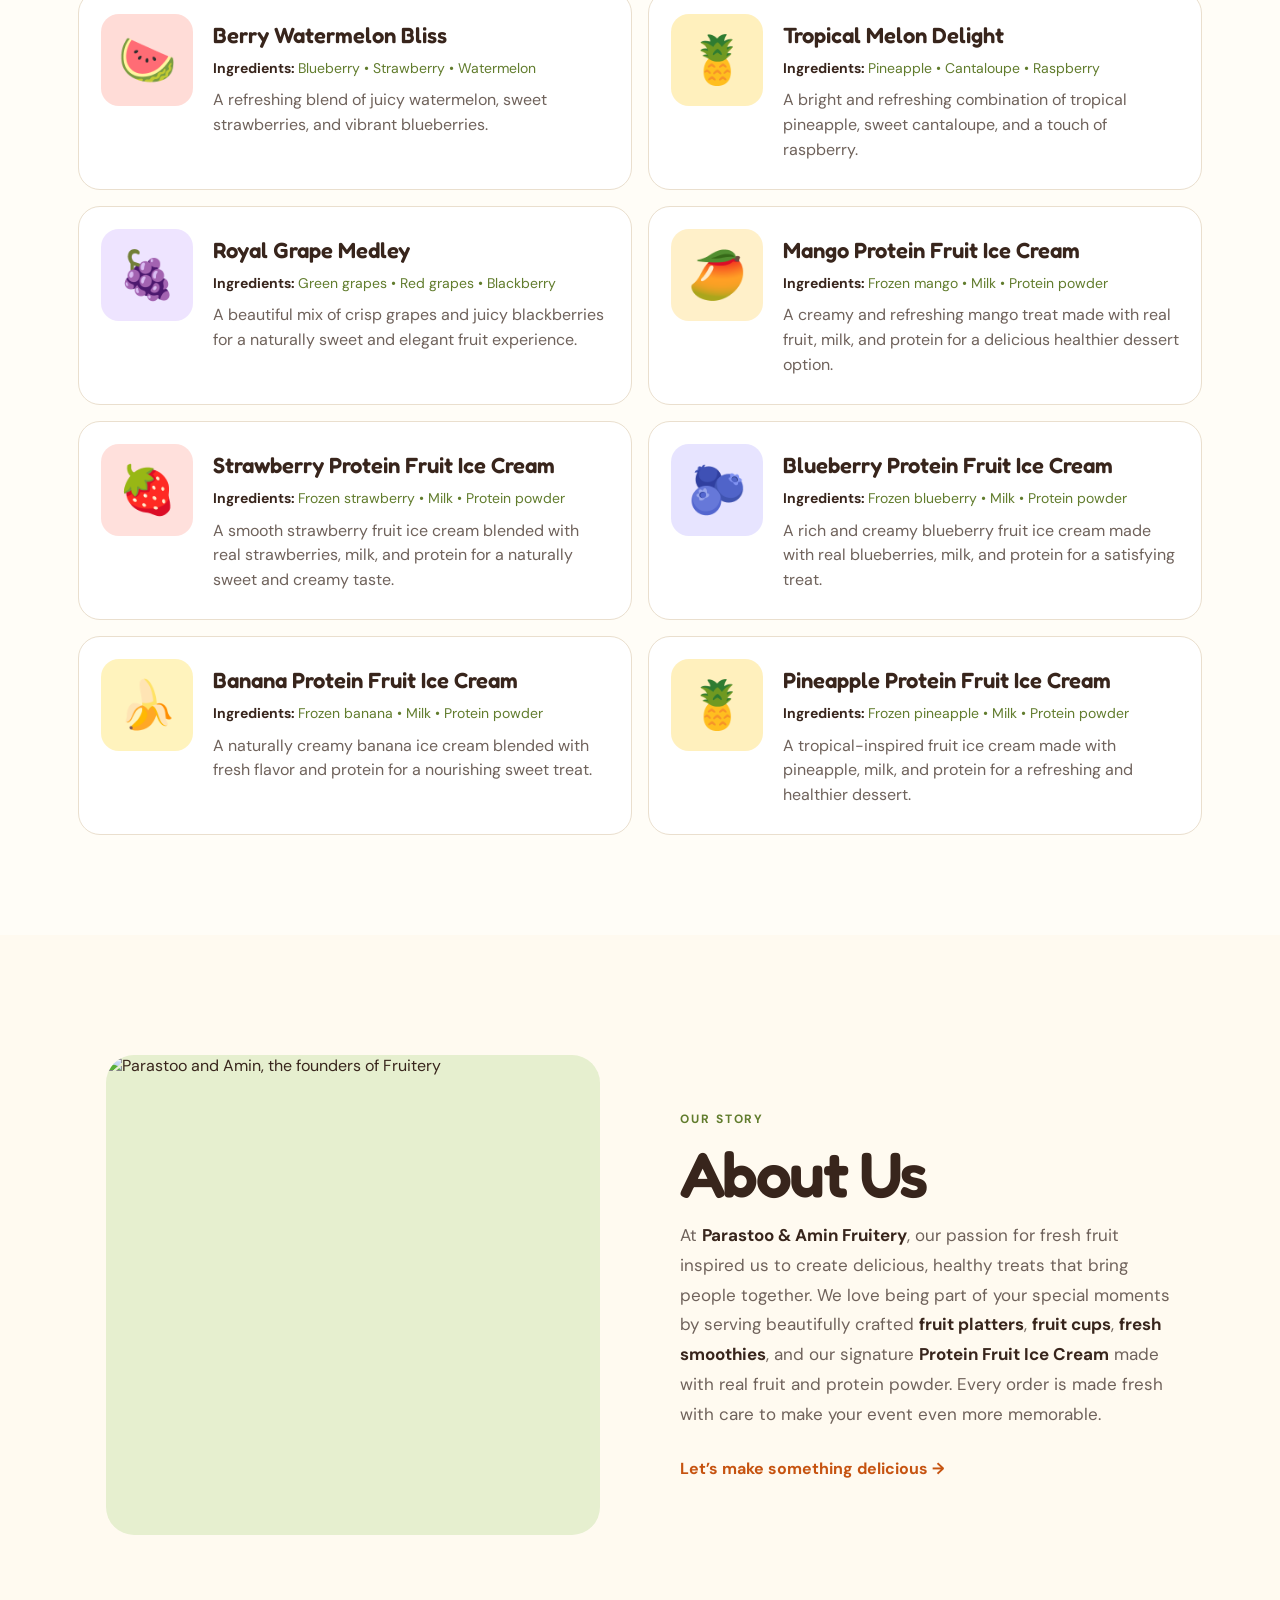
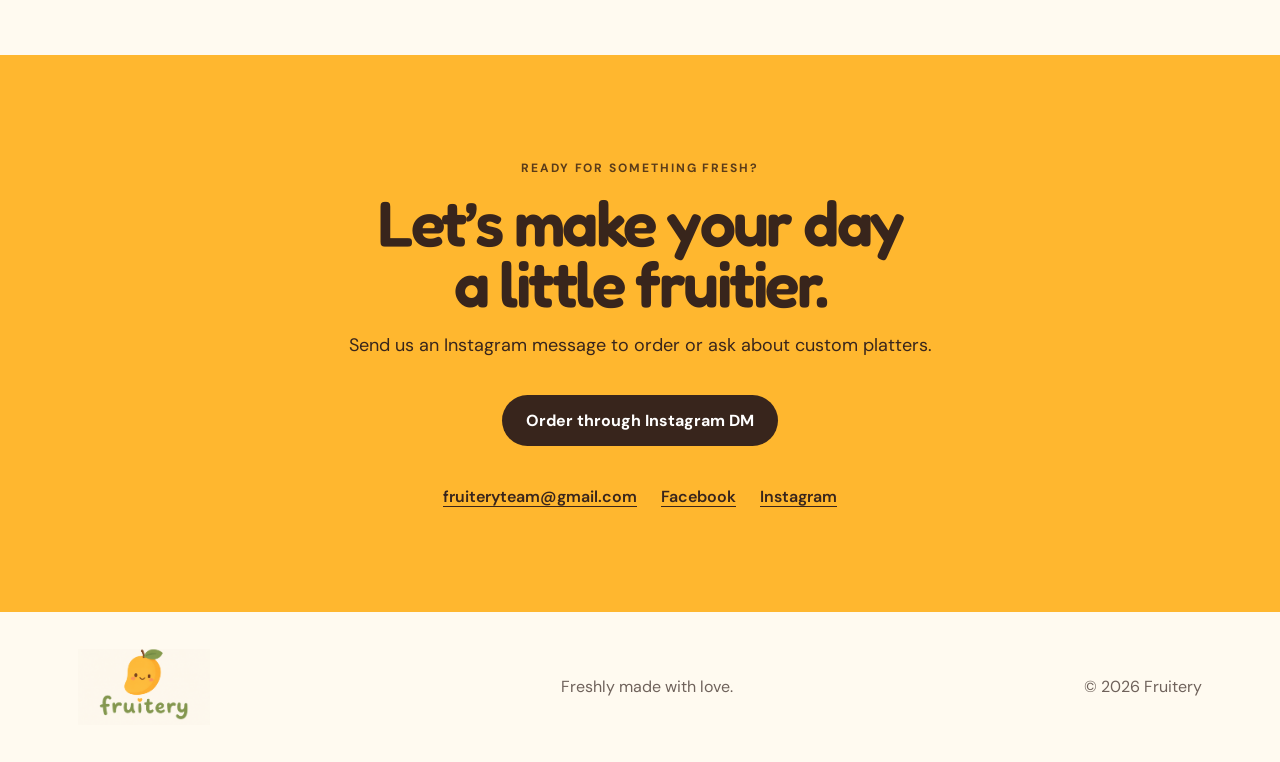
==== commit a46ced65: "Add Parastoo and Amin About Us section" ====
--- a/index.html
+++ b/index.html
@@ -62,8 +62,10 @@
     </section>
 
     <section class="about" id="about">
-      <div class="about-art" aria-hidden="true"><span>🍊</span><span>🍓</span><span>🥭</span><span>🥝</span></div>
-      <div class="about-copy"><p class="eyebrow">Fresh experiences for every occasion</p><h2>Colorful.<br>Elegant. Fresh.</h2><p><strong>Fruitery</strong> brings fresh, colorful, and elegant fruit experiences to your special occasions. We specialize in <strong>custom smoothie bars, beautifully crafted fruit platters, and fresh fruit bowls</strong> for weddings, events, corporate gatherings, and celebrations. Using high-quality seasonal fruits and creative presentations, we create refreshing and memorable options that add a vibrant touch to every event.</p><a href="https://ig.me/m/fruit_ery" target="_blank" rel="noopener noreferrer">Let’s make something delicious <span>→</span></a></div>
+      <figure class="about-art">
+        <img src="images/about_us_image.jpg" alt="Parastoo and Amin, the founders of Fruitery" width="1280" height="960" loading="lazy">
+      </figure>
+      <div class="about-copy"><p class="eyebrow">Our story</p><h2>About Us</h2><p>At <strong>Parastoo &amp; Amin Fruitery</strong>, our passion for fresh fruit inspired us to create delicious, healthy treats that bring people together. We love being part of your special moments by serving beautifully crafted <strong>fruit platters</strong>, <strong>fruit cups</strong>, <strong>fresh smoothies</strong>, and our signature <strong>Protein Fruit Ice Cream</strong> made with real fruit and protein powder. Every order is made fresh with care to make your event even more memorable.</p><a href="https://ig.me/m/fruit_ery" target="_blank" rel="noopener noreferrer">Let’s make something delicious <span>→</span></a></div>
     </section>
 
     <section class="contact" id="contact">
--- a/styles.css
+++ b/styles.css
@@ -1,5 +1,5 @@
 :root{--cream:#fffaf0;--paper:#fffdf7;--mango:#ffb72f;--orange:#c65310;--green:#617c2d;--dark:#38251c;--muted:#6f625b;--pink:#ff8f7d;--line:#eadfce;--radius:28px}
-*{box-sizing:border-box}html{scroll-behavior:smooth;scroll-padding-top:1rem}body{margin:0;min-width:320px;overflow-x:hidden;background:var(--cream);color:var(--dark);font-family:"DM Sans",system-ui,-apple-system,sans-serif}img,svg{display:block;max-width:100%}a{color:inherit;text-decoration:none}button{font:inherit}strong{color:var(--dark);font-weight:700}.skip-link{position:fixed;z-index:100;top:10px;left:10px;padding:10px 14px;background:var(--dark);color:white;border-radius:8px;transform:translateY(-150%)}.skip-link:focus{transform:none}:focus-visible{outline:3px solid #1673c9;outline-offset:3px}.site-header{height:88px;display:flex;align-items:center;justify-content:space-between;max-width:1180px;margin:auto;padding:0 28px}.brand{position:relative;display:block;width:132px;height:76px;overflow:hidden}.brand-logo{position:absolute;top:-29px;left:0;width:132px;height:132px;max-width:none}.site-header nav{display:flex;align-items:center;gap:32px;font-weight:600}.site-header nav a:hover{color:var(--orange)}.nav-order{padding:12px 20px;border:1.5px solid var(--dark);border-radius:99px}.hero{max-width:1180px;min-height:650px;margin:auto;padding:56px 28px 90px;display:grid;grid-template-columns:minmax(0,1fr) minmax(0,1fr);align-items:center;overflow:hidden}.eyebrow{text-transform:uppercase;letter-spacing:.16em;font-size:12px;font-weight:700;color:var(--green);margin:0 0 16px}.hero h1,.section-heading h2,.about h2,.contact h2{font:600 clamp(52px,7vw,94px)/.96 "Fredoka",system-ui,sans-serif;letter-spacing:-.04em;margin:0}.hero h1 span{color:var(--orange)}.hero-text{font-size:18px;line-height:1.65;color:var(--muted);max-width:520px;margin:26px 0 32px}.hero-actions{display:flex;gap:12px;flex-wrap:wrap}.button{display:inline-flex;justify-content:center;align-items:center;padding:15px 24px;border-radius:99px;font-weight:700;transition:transform .2s}.primary{background:var(--orange);color:white}.secondary{border:1.5px solid var(--dark)}.button:hover{transform:translateY(-2px)}.hero-art{height:510px;position:relative}.sun{position:absolute;width:410px;height:410px;background:#ffd66b;border-radius:50%;left:50%;top:50%;transform:translate(-45%,-48%)}.shake{position:absolute;left:48%;top:50%;transform:translate(-50%,-42%) rotate(3deg)}.shake-cup{width:205px;height:260px;background:linear-gradient(160deg,#ffb52e,#ff8d35);clip-path:polygon(7% 0,93% 0,80% 100%,20% 100%);display:grid;place-items:center;color:white;font:600 30px "Fredoka",system-ui,sans-serif;filter:drop-shadow(0 22px 22px #dc772d55)}.shake-cup:after{content:"☺";position:absolute;margin-top:76px;font-size:44px;color:#64351f}.straw{position:absolute;width:15px;height:160px;background:var(--green);border-radius:10px;left:135px;top:-130px;transform:rotate(11deg);z-index:-1}.fruit{position:absolute;font-size:65px;filter:drop-shadow(0 12px 9px #9d622830)}.fruit-one{left:5%;top:14%;transform:rotate(-18deg)}.fruit-two{right:2%;top:20%;transform:rotate(16deg)}.fruit-three{right:4%;bottom:4%;transform:rotate(-12deg)}.sparkle{position:absolute;color:var(--green);font-size:32px}.sparkle-one{left:8%;bottom:17%}.sparkle-two{right:16%;top:5%;color:var(--orange)}.menu-section{background:var(--paper);padding:100px max(28px,calc((100% - 1124px)/2));border-radius:50px 50px 0 0}.section-heading{display:flex;justify-content:space-between;align-items:end;gap:40px}.section-heading h2,.about h2,.contact h2{font-size:clamp(46px,5vw,70px)}.section-heading>p{color:var(--muted);max-width:400px;line-height:1.65}.tabs{display:flex;gap:8px;margin:48px 0 28px;overflow-x:auto;padding:3px;scrollbar-width:thin}.tab{flex:0 0 auto;min-height:44px;border:1px solid var(--line);background:transparent;border-radius:99px;padding:11px 20px;cursor:pointer;color:var(--muted)}.tab.active{background:var(--dark);border-color:var(--dark);color:white}.menu-grid{display:grid;grid-template-columns:repeat(2,minmax(0,1fr));gap:16px}.menu-card{min-width:0;display:flex;align-items:flex-start;gap:20px;padding:22px;background:white;border:1px solid var(--line);border-radius:22px;transition:transform .2s,box-shadow .2s}.menu-card:hover{transform:translateY(-3px);box-shadow:0 14px 35px #49311d10}.menu-card[hidden]{display:none}.menu-icon,.menu-image{width:92px;min-width:92px;height:92px;border-radius:18px}.menu-icon{display:grid;place-items:center;background:#fff0c9;font-size:47px}.menu-image{object-fit:cover;background:#fff0c9}.theme-royal .menu-icon{background:#fff0bd}.theme-watermelon .menu-icon{background:#ffdcd7}.theme-carrot .menu-icon{background:#ffe3c2}.theme-green .menu-icon{background:#e8f0d7}.theme-platter .menu-icon{background:#eee4ff}.theme-strawberry .menu-icon{background:#ffe0dc}.theme-blueberry .menu-icon{background:#e7e4ff}.theme-banana .menu-icon{background:#fff3bd}.theme-pineapple .menu-icon{background:#fff0bd}.menu-info{flex:1;min-width:0}.item-title{display:flex;align-items:flex-start;justify-content:space-between;gap:16px;min-width:0}.item-title h3{min-width:0;overflow-wrap:anywhere;font:600 22px "Fredoka",system-ui,sans-serif;margin:8px 0}.item-title span{flex:0 0 auto;font-weight:700;color:var(--orange);margin-top:10px}.menu-info p{overflow-wrap:anywhere;color:var(--muted);line-height:1.55;margin:4px 0}.menu-info .ingredients{margin:2px 0 9px;color:var(--green);font-size:14px}.menu-status{grid-column:1/-1;padding:30px;text-align:center;color:var(--muted)}.about{max-width:1124px;margin:120px auto;display:grid;grid-template-columns:minmax(0,1fr) minmax(0,1fr);gap:80px;align-items:center;padding:0 28px}.about-art{height:480px;border-radius:var(--radius);background:#e6efcf;position:relative;display:grid;place-items:center;overflow:hidden}.about-art span{position:absolute;font-size:120px}.about-art span:nth-child(1){top:20px;left:30px}.about-art span:nth-child(2){right:15px;top:35px;transform:rotate(20deg)}.about-art span:nth-child(3){font-size:180px;z-index:2}.about-art span:nth-child(4){bottom:0;right:30px}.about-copy>p:not(.eyebrow){color:var(--muted);line-height:1.75;font-size:17px}.about-copy>a{font-weight:700;color:var(--orange);display:inline-block;margin-top:12px}.contact{text-align:center;padding:105px 28px;background:var(--mango)}.contact .eyebrow{color:#5b3c19}.contact>p:not(.eyebrow){font-size:18px}.dark{background:var(--dark);color:white;margin:20px 0}.socials{display:flex;justify-content:center;flex-wrap:wrap;gap:24px;margin-top:20px;font-weight:600}.socials a{text-decoration:underline;text-underline-offset:4px}footer{max-width:1180px;margin:auto;min-height:150px;padding:35px 28px;display:flex;align-items:center;justify-content:space-between;gap:20px;color:var(--muted)}footer .brand{width:132px;height:76px}
+*{box-sizing:border-box}html{scroll-behavior:smooth;scroll-padding-top:1rem}body{margin:0;min-width:320px;overflow-x:hidden;background:var(--cream);color:var(--dark);font-family:"DM Sans",system-ui,-apple-system,sans-serif}img,svg{display:block;max-width:100%}a{color:inherit;text-decoration:none}button{font:inherit}strong{color:var(--dark);font-weight:700}.skip-link{position:fixed;z-index:100;top:10px;left:10px;padding:10px 14px;background:var(--dark);color:white;border-radius:8px;transform:translateY(-150%)}.skip-link:focus{transform:none}:focus-visible{outline:3px solid #1673c9;outline-offset:3px}.site-header{height:88px;display:flex;align-items:center;justify-content:space-between;max-width:1180px;margin:auto;padding:0 28px}.brand{position:relative;display:block;width:132px;height:76px;overflow:hidden}.brand-logo{position:absolute;top:-29px;left:0;width:132px;height:132px;max-width:none}.site-header nav{display:flex;align-items:center;gap:32px;font-weight:600}.site-header nav a:hover{color:var(--orange)}.nav-order{padding:12px 20px;border:1.5px solid var(--dark);border-radius:99px}.hero{max-width:1180px;min-height:650px;margin:auto;padding:56px 28px 90px;display:grid;grid-template-columns:minmax(0,1fr) minmax(0,1fr);align-items:center;overflow:hidden}.eyebrow{text-transform:uppercase;letter-spacing:.16em;font-size:12px;font-weight:700;color:var(--green);margin:0 0 16px}.hero h1,.section-heading h2,.about h2,.contact h2{font:600 clamp(52px,7vw,94px)/.96 "Fredoka",system-ui,sans-serif;letter-spacing:-.04em;margin:0}.hero h1 span{color:var(--orange)}.hero-text{font-size:18px;line-height:1.65;color:var(--muted);max-width:520px;margin:26px 0 32px}.hero-actions{display:flex;gap:12px;flex-wrap:wrap}.button{display:inline-flex;justify-content:center;align-items:center;padding:15px 24px;border-radius:99px;font-weight:700;transition:transform .2s}.primary{background:var(--orange);color:white}.secondary{border:1.5px solid var(--dark)}.button:hover{transform:translateY(-2px)}.hero-art{height:510px;position:relative}.sun{position:absolute;width:410px;height:410px;background:#ffd66b;border-radius:50%;left:50%;top:50%;transform:translate(-45%,-48%)}.shake{position:absolute;left:48%;top:50%;transform:translate(-50%,-42%) rotate(3deg)}.shake-cup{width:205px;height:260px;background:linear-gradient(160deg,#ffb52e,#ff8d35);clip-path:polygon(7% 0,93% 0,80% 100%,20% 100%);display:grid;place-items:center;color:white;font:600 30px "Fredoka",system-ui,sans-serif;filter:drop-shadow(0 22px 22px #dc772d55)}.shake-cup:after{content:"☺";position:absolute;margin-top:76px;font-size:44px;color:#64351f}.straw{position:absolute;width:15px;height:160px;background:var(--green);border-radius:10px;left:135px;top:-130px;transform:rotate(11deg);z-index:-1}.fruit{position:absolute;font-size:65px;filter:drop-shadow(0 12px 9px #9d622830)}.fruit-one{left:5%;top:14%;transform:rotate(-18deg)}.fruit-two{right:2%;top:20%;transform:rotate(16deg)}.fruit-three{right:4%;bottom:4%;transform:rotate(-12deg)}.sparkle{position:absolute;color:var(--green);font-size:32px}.sparkle-one{left:8%;bottom:17%}.sparkle-two{right:16%;top:5%;color:var(--orange)}.menu-section{background:var(--paper);padding:100px max(28px,calc((100% - 1124px)/2));border-radius:50px 50px 0 0}.section-heading{display:flex;justify-content:space-between;align-items:end;gap:40px}.section-heading h2,.about h2,.contact h2{font-size:clamp(46px,5vw,70px)}.section-heading>p{color:var(--muted);max-width:400px;line-height:1.65}.tabs{display:flex;gap:8px;margin:48px 0 28px;overflow-x:auto;padding:3px;scrollbar-width:thin}.tab{flex:0 0 auto;min-height:44px;border:1px solid var(--line);background:transparent;border-radius:99px;padding:11px 20px;cursor:pointer;color:var(--muted)}.tab.active{background:var(--dark);border-color:var(--dark);color:white}.menu-grid{display:grid;grid-template-columns:repeat(2,minmax(0,1fr));gap:16px}.menu-card{min-width:0;display:flex;align-items:flex-start;gap:20px;padding:22px;background:white;border:1px solid var(--line);border-radius:22px;transition:transform .2s,box-shadow .2s}.menu-card:hover{transform:translateY(-3px);box-shadow:0 14px 35px #49311d10}.menu-card[hidden]{display:none}.menu-icon,.menu-image{width:92px;min-width:92px;height:92px;border-radius:18px}.menu-icon{display:grid;place-items:center;background:#fff0c9;font-size:47px}.menu-image{object-fit:cover;background:#fff0c9}.theme-royal .menu-icon{background:#fff0bd}.theme-watermelon .menu-icon{background:#ffdcd7}.theme-carrot .menu-icon{background:#ffe3c2}.theme-green .menu-icon{background:#e8f0d7}.theme-platter .menu-icon{background:#eee4ff}.theme-strawberry .menu-icon{background:#ffe0dc}.theme-blueberry .menu-icon{background:#e7e4ff}.theme-banana .menu-icon{background:#fff3bd}.theme-pineapple .menu-icon{background:#fff0bd}.menu-info{flex:1;min-width:0}.item-title{display:flex;align-items:flex-start;justify-content:space-between;gap:16px;min-width:0}.item-title h3{min-width:0;overflow-wrap:anywhere;font:600 22px "Fredoka",system-ui,sans-serif;margin:8px 0}.item-title span{flex:0 0 auto;font-weight:700;color:var(--orange);margin-top:10px}.menu-info p{overflow-wrap:anywhere;color:var(--muted);line-height:1.55;margin:4px 0}.menu-info .ingredients{margin:2px 0 9px;color:var(--green);font-size:14px}.menu-status{grid-column:1/-1;padding:30px;text-align:center;color:var(--muted)}.about{max-width:1124px;margin:120px auto;display:grid;grid-template-columns:minmax(0,1fr) minmax(0,1fr);gap:80px;align-items:center;padding:0 28px}.about-art{height:480px;margin:0;border-radius:var(--radius);background:#e6efcf;overflow:hidden}.about-art img{width:100%;height:100%;object-fit:cover;object-position:center}.about-copy>p:not(.eyebrow){color:var(--muted);line-height:1.75;font-size:17px}.about-copy>a{font-weight:700;color:var(--orange);display:inline-block;margin-top:12px}.contact{text-align:center;padding:105px 28px;background:var(--mango)}.contact .eyebrow{color:#5b3c19}.contact>p:not(.eyebrow){font-size:18px}.dark{background:var(--dark);color:white;margin:20px 0}.socials{display:flex;justify-content:center;flex-wrap:wrap;gap:24px;margin-top:20px;font-weight:600}.socials a{text-decoration:underline;text-underline-offset:4px}footer{max-width:1180px;margin:auto;min-height:150px;padding:35px 28px;display:flex;align-items:center;justify-content:space-between;gap:20px;color:var(--muted)}footer .brand{width:132px;height:76px}
 @media(max-width:800px){.site-header{height:74px}.site-header nav>a:not(.nav-order){display:none}.nav-order{padding:10px 16px}.hero{grid-template-columns:1fr;padding-top:50px}.hero-art{height:420px}.sun{width:320px;height:320px}.shake-cup{width:160px;height:215px}.fruit{font-size:52px}.menu-section{padding-top:75px}.section-heading{display:block}.menu-grid{grid-template-columns:minmax(0,1fr)}.about{grid-template-columns:minmax(0,1fr);gap:45px;margin:80px auto}.about-art{height:360px;order:2}.about-art span{font-size:90px}.about-art span:nth-child(3){font-size:145px}footer{flex-direction:column;justify-content:center;gap:8px;text-align:center}}
 @media(max-width:460px){.site-header{padding-inline:18px}.brand{width:112px;height:68px}.brand-logo{top:-24px;width:112px;height:112px}.hero{padding:40px 20px 70px}.hero h1{font-size:clamp(45px,14vw,60px)}.hero-art{height:350px}.sun{width:270px;height:270px}.shake-cup{width:130px;height:180px;font-size:23px}.shake-cup:after{font-size:34px}.straw{height:120px;left:90px;top:-95px}.fruit{font-size:42px}.menu-section{padding:65px 18px}.menu-section{border-radius:32px 32px 0 0}.section-heading h2,.about h2{font-size:44px}.tabs{margin-top:32px}.menu-card{padding:14px;gap:14px}.menu-icon{width:68px;min-width:68px;height:68px;font-size:36px}.item-title{gap:8px}.item-title h3{font-size:19px}.menu-info p{font-size:14px}.about{padding:0 20px}.contact{padding:75px 20px}.contact h2{font-size:42px}.hero-actions .button{width:100%}footer{font-size:14px}footer .brand{width:112px;height:68px}}
 @media(prefers-reduced-motion:reduce){html{scroll-behavior:auto}.button,.menu-card{transition:none}}
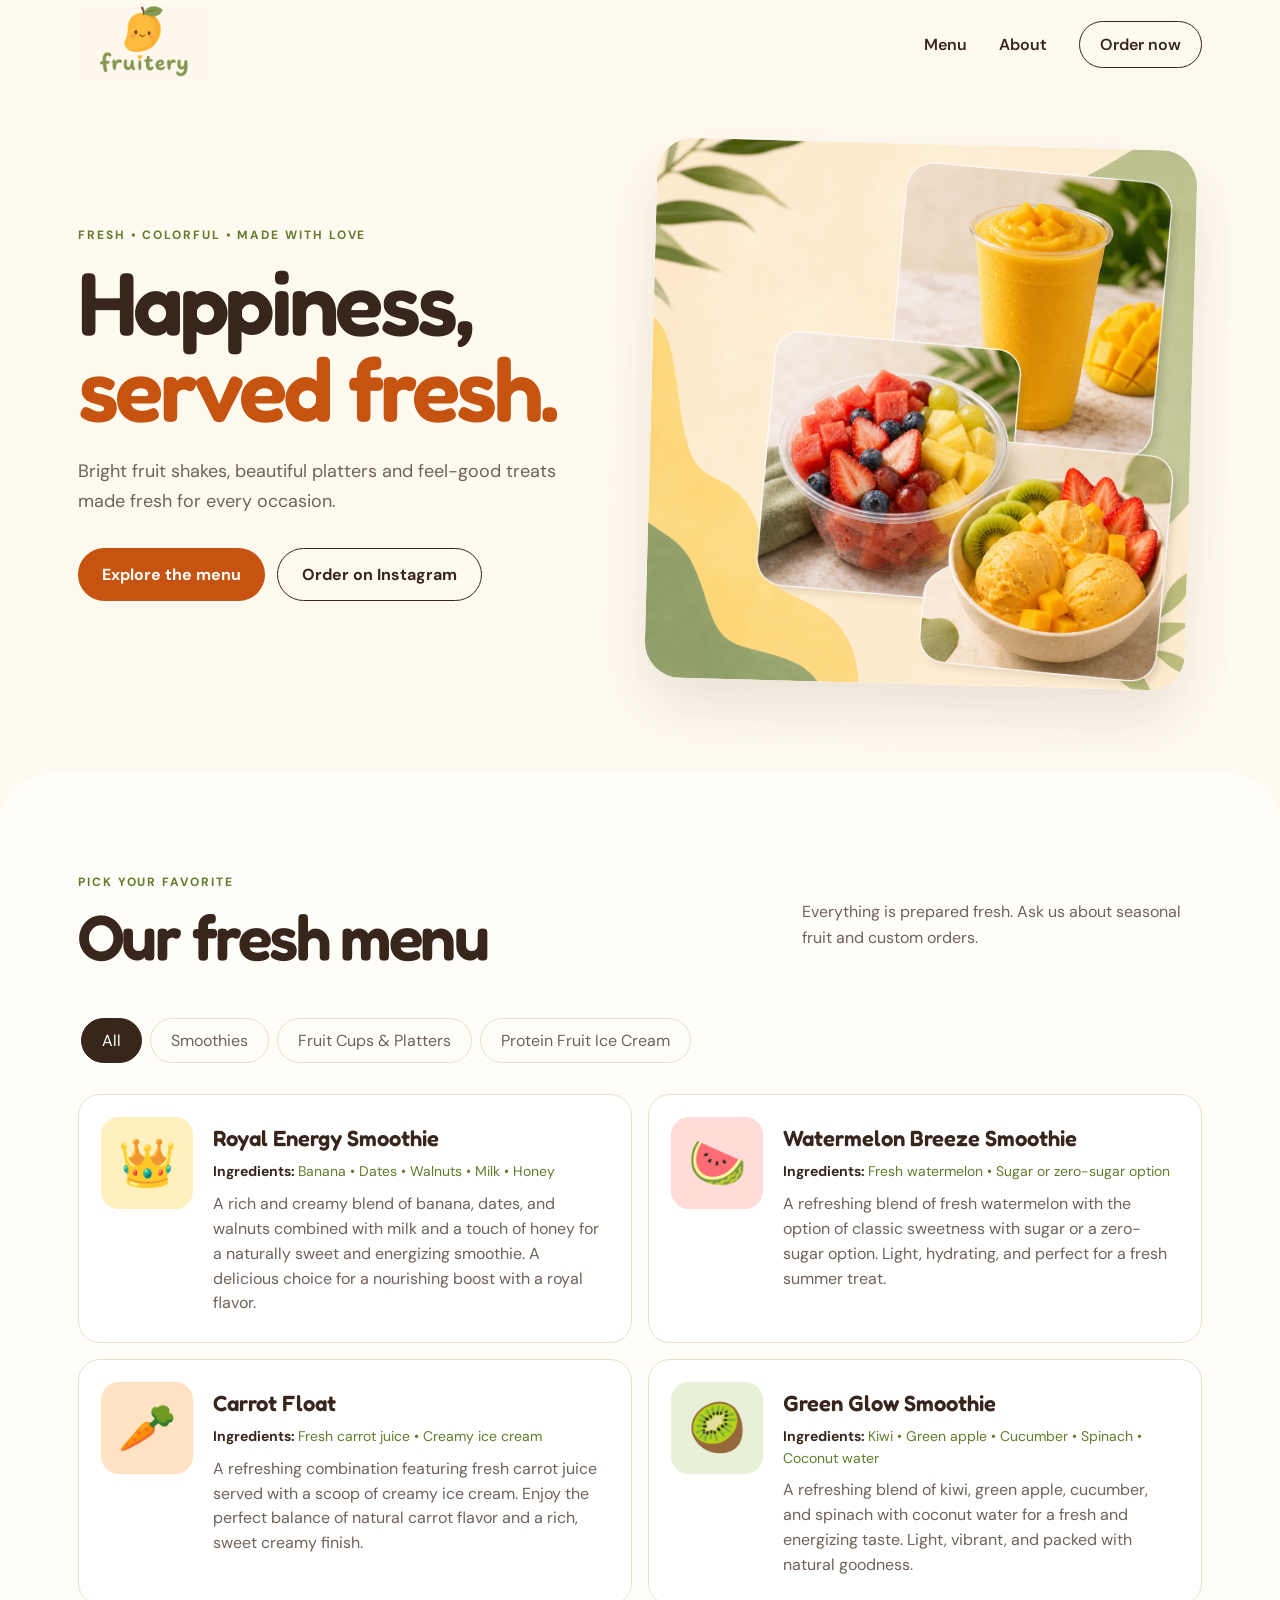
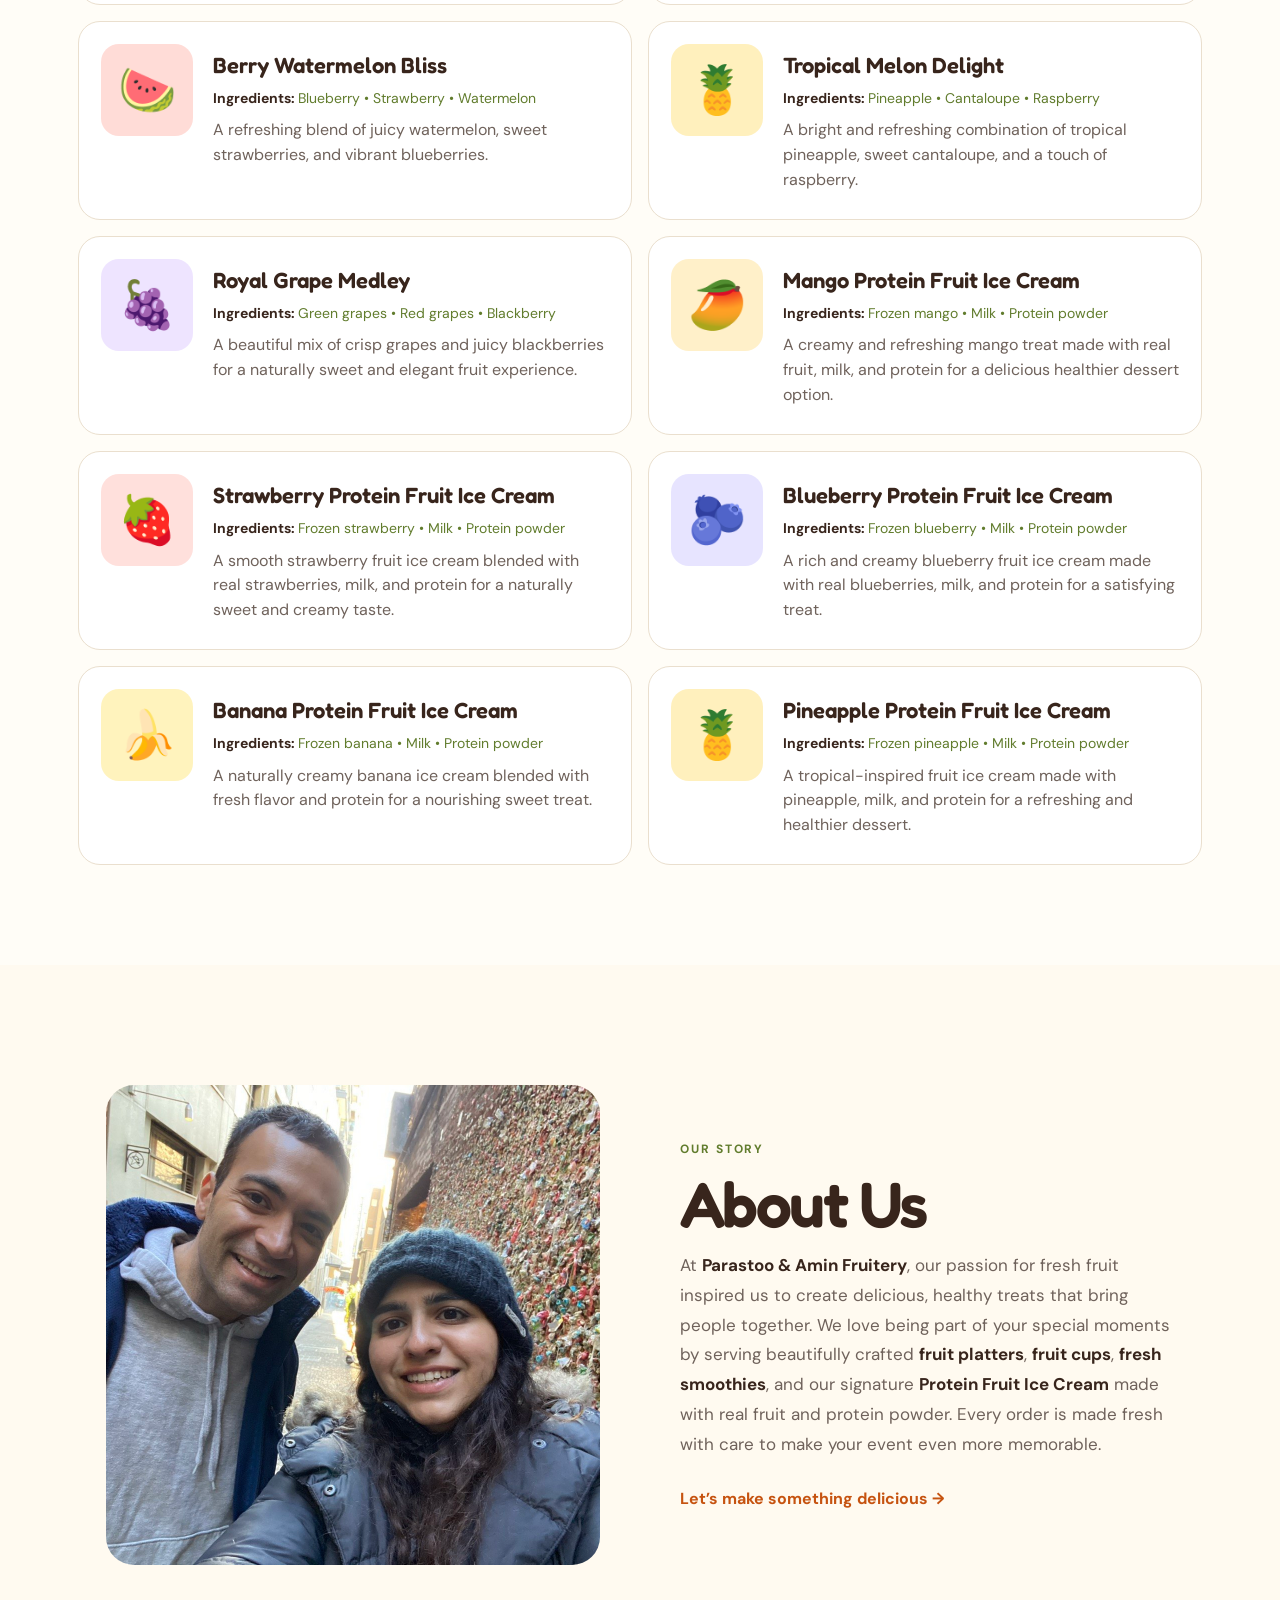
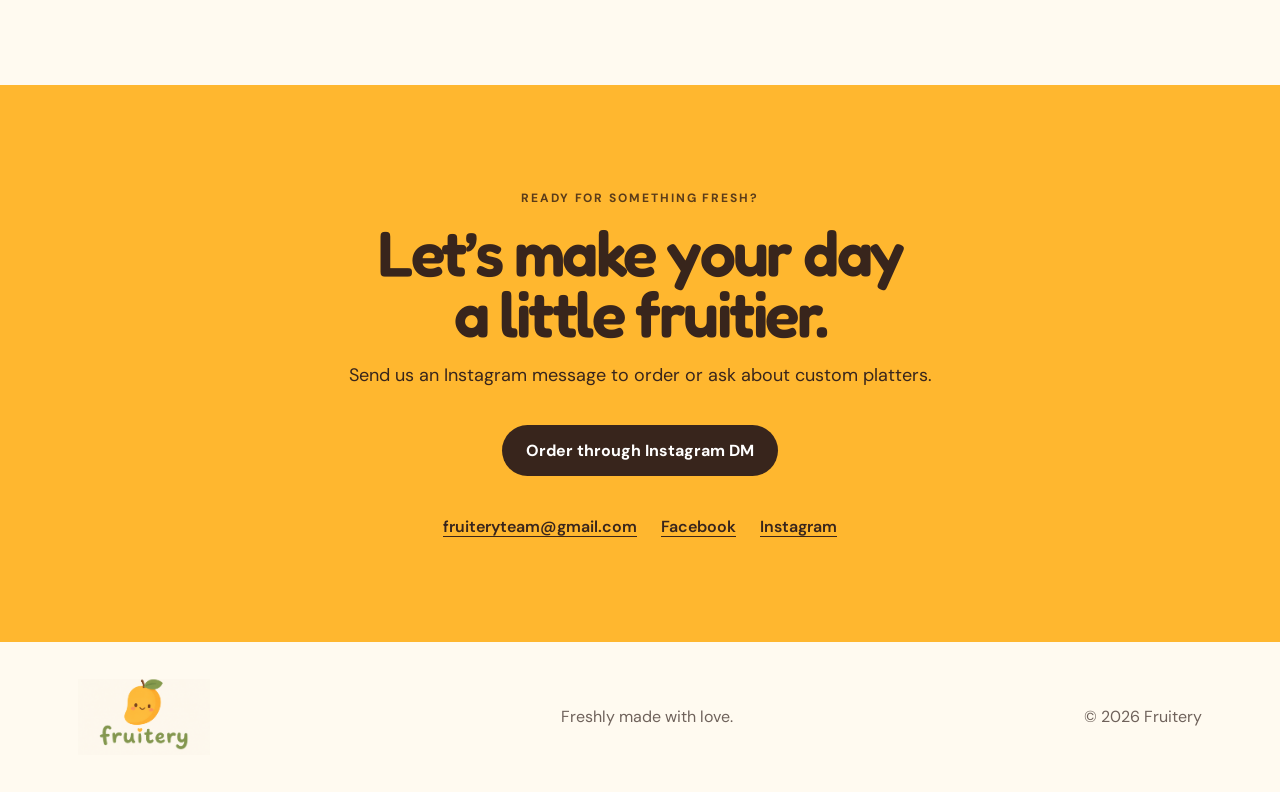
==== commit 01a10d22: "Replace hero illustration with product collage" ====
--- a/index.html
+++ b/index.html
@@ -35,17 +35,8 @@
           <a class="button secondary" href="https://ig.me/m/fruit_ery" target="_blank" rel="noopener noreferrer">Order on Instagram</a>
         </div>
       </div>
-      <div class="hero-art" aria-hidden="true">
-        <div class="sun"></div>
-        <span class="fruit fruit-one">🍓</span>
-        <span class="fruit fruit-two">🥝</span>
-        <span class="fruit fruit-three">🍊</span>
-        <div class="shake">
-          <div class="straw"></div>
-          <div class="shake-cup"><span>fruitery</span></div>
-        </div>
-        <span class="sparkle sparkle-one">✦</span>
-        <span class="sparkle sparkle-two">✦</span>
+      <div class="hero-collage">
+        <img src="images/hero-product-collage.png" alt="A mango smoothie, colorful fresh fruit cup, and mango protein fruit ice cream" width="1254" height="1254">
       </div>
     </section>
 
--- a/styles.css
+++ b/styles.css
@@ -1,5 +1,6 @@
 :root{--cream:#fffaf0;--paper:#fffdf7;--mango:#ffb72f;--orange:#c65310;--green:#617c2d;--dark:#38251c;--muted:#6f625b;--pink:#ff8f7d;--line:#eadfce;--radius:28px}
 *{box-sizing:border-box}html{scroll-behavior:smooth;scroll-padding-top:1rem}body{margin:0;min-width:320px;overflow-x:hidden;background:var(--cream);color:var(--dark);font-family:"DM Sans",system-ui,-apple-system,sans-serif}img,svg{display:block;max-width:100%}a{color:inherit;text-decoration:none}button{font:inherit}strong{color:var(--dark);font-weight:700}.skip-link{position:fixed;z-index:100;top:10px;left:10px;padding:10px 14px;background:var(--dark);color:white;border-radius:8px;transform:translateY(-150%)}.skip-link:focus{transform:none}:focus-visible{outline:3px solid #1673c9;outline-offset:3px}.site-header{height:88px;display:flex;align-items:center;justify-content:space-between;max-width:1180px;margin:auto;padding:0 28px}.brand{position:relative;display:block;width:132px;height:76px;overflow:hidden}.brand-logo{position:absolute;top:-29px;left:0;width:132px;height:132px;max-width:none}.site-header nav{display:flex;align-items:center;gap:32px;font-weight:600}.site-header nav a:hover{color:var(--orange)}.nav-order{padding:12px 20px;border:1.5px solid var(--dark);border-radius:99px}.hero{max-width:1180px;min-height:650px;margin:auto;padding:56px 28px 90px;display:grid;grid-template-columns:minmax(0,1fr) minmax(0,1fr);align-items:center;overflow:hidden}.eyebrow{text-transform:uppercase;letter-spacing:.16em;font-size:12px;font-weight:700;color:var(--green);margin:0 0 16px}.hero h1,.section-heading h2,.about h2,.contact h2{font:600 clamp(52px,7vw,94px)/.96 "Fredoka",system-ui,sans-serif;letter-spacing:-.04em;margin:0}.hero h1 span{color:var(--orange)}.hero-text{font-size:18px;line-height:1.65;color:var(--muted);max-width:520px;margin:26px 0 32px}.hero-actions{display:flex;gap:12px;flex-wrap:wrap}.button{display:inline-flex;justify-content:center;align-items:center;padding:15px 24px;border-radius:99px;font-weight:700;transition:transform .2s}.primary{background:var(--orange);color:white}.secondary{border:1.5px solid var(--dark)}.button:hover{transform:translateY(-2px)}.hero-art{height:510px;position:relative}.sun{position:absolute;width:410px;height:410px;background:#ffd66b;border-radius:50%;left:50%;top:50%;transform:translate(-45%,-48%)}.shake{position:absolute;left:48%;top:50%;transform:translate(-50%,-42%) rotate(3deg)}.shake-cup{width:205px;height:260px;background:linear-gradient(160deg,#ffb52e,#ff8d35);clip-path:polygon(7% 0,93% 0,80% 100%,20% 100%);display:grid;place-items:center;color:white;font:600 30px "Fredoka",system-ui,sans-serif;filter:drop-shadow(0 22px 22px #dc772d55)}.shake-cup:after{content:"☺";position:absolute;margin-top:76px;font-size:44px;color:#64351f}.straw{position:absolute;width:15px;height:160px;background:var(--green);border-radius:10px;left:135px;top:-130px;transform:rotate(11deg);z-index:-1}.fruit{position:absolute;font-size:65px;filter:drop-shadow(0 12px 9px #9d622830)}.fruit-one{left:5%;top:14%;transform:rotate(-18deg)}.fruit-two{right:2%;top:20%;transform:rotate(16deg)}.fruit-three{right:4%;bottom:4%;transform:rotate(-12deg)}.sparkle{position:absolute;color:var(--green);font-size:32px}.sparkle-one{left:8%;bottom:17%}.sparkle-two{right:16%;top:5%;color:var(--orange)}.menu-section{background:var(--paper);padding:100px max(28px,calc((100% - 1124px)/2));border-radius:50px 50px 0 0}.section-heading{display:flex;justify-content:space-between;align-items:end;gap:40px}.section-heading h2,.about h2,.contact h2{font-size:clamp(46px,5vw,70px)}.section-heading>p{color:var(--muted);max-width:400px;line-height:1.65}.tabs{display:flex;gap:8px;margin:48px 0 28px;overflow-x:auto;padding:3px;scrollbar-width:thin}.tab{flex:0 0 auto;min-height:44px;border:1px solid var(--line);background:transparent;border-radius:99px;padding:11px 20px;cursor:pointer;color:var(--muted)}.tab.active{background:var(--dark);border-color:var(--dark);color:white}.menu-grid{display:grid;grid-template-columns:repeat(2,minmax(0,1fr));gap:16px}.menu-card{min-width:0;display:flex;align-items:flex-start;gap:20px;padding:22px;background:white;border:1px solid var(--line);border-radius:22px;transition:transform .2s,box-shadow .2s}.menu-card:hover{transform:translateY(-3px);box-shadow:0 14px 35px #49311d10}.menu-card[hidden]{display:none}.menu-icon,.menu-image{width:92px;min-width:92px;height:92px;border-radius:18px}.menu-icon{display:grid;place-items:center;background:#fff0c9;font-size:47px}.menu-image{object-fit:cover;background:#fff0c9}.theme-royal .menu-icon{background:#fff0bd}.theme-watermelon .menu-icon{background:#ffdcd7}.theme-carrot .menu-icon{background:#ffe3c2}.theme-green .menu-icon{background:#e8f0d7}.theme-platter .menu-icon{background:#eee4ff}.theme-strawberry .menu-icon{background:#ffe0dc}.theme-blueberry .menu-icon{background:#e7e4ff}.theme-banana .menu-icon{background:#fff3bd}.theme-pineapple .menu-icon{background:#fff0bd}.menu-info{flex:1;min-width:0}.item-title{display:flex;align-items:flex-start;justify-content:space-between;gap:16px;min-width:0}.item-title h3{min-width:0;overflow-wrap:anywhere;font:600 22px "Fredoka",system-ui,sans-serif;margin:8px 0}.item-title span{flex:0 0 auto;font-weight:700;color:var(--orange);margin-top:10px}.menu-info p{overflow-wrap:anywhere;color:var(--muted);line-height:1.55;margin:4px 0}.menu-info .ingredients{margin:2px 0 9px;color:var(--green);font-size:14px}.menu-status{grid-column:1/-1;padding:30px;text-align:center;color:var(--muted)}.about{max-width:1124px;margin:120px auto;display:grid;grid-template-columns:minmax(0,1fr) minmax(0,1fr);gap:80px;align-items:center;padding:0 28px}.about-art{height:480px;margin:0;border-radius:var(--radius);background:#e6efcf;overflow:hidden}.about-art img{width:100%;height:100%;object-fit:cover;object-position:center}.about-copy>p:not(.eyebrow){color:var(--muted);line-height:1.75;font-size:17px}.about-copy>a{font-weight:700;color:var(--orange);display:inline-block;margin-top:12px}.contact{text-align:center;padding:105px 28px;background:var(--mango)}.contact .eyebrow{color:#5b3c19}.contact>p:not(.eyebrow){font-size:18px}.dark{background:var(--dark);color:white;margin:20px 0}.socials{display:flex;justify-content:center;flex-wrap:wrap;gap:24px;margin-top:20px;font-weight:600}.socials a{text-decoration:underline;text-underline-offset:4px}footer{max-width:1180px;margin:auto;min-height:150px;padding:35px 28px;display:flex;align-items:center;justify-content:space-between;gap:20px;color:var(--muted)}footer .brand{width:132px;height:76px}
-@media(max-width:800px){.site-header{height:74px}.site-header nav>a:not(.nav-order){display:none}.nav-order{padding:10px 16px}.hero{grid-template-columns:1fr;padding-top:50px}.hero-art{height:420px}.sun{width:320px;height:320px}.shake-cup{width:160px;height:215px}.fruit{font-size:52px}.menu-section{padding-top:75px}.section-heading{display:block}.menu-grid{grid-template-columns:minmax(0,1fr)}.about{grid-template-columns:minmax(0,1fr);gap:45px;margin:80px auto}.about-art{height:360px;order:2}.about-art span{font-size:90px}.about-art span:nth-child(3){font-size:145px}footer{flex-direction:column;justify-content:center;gap:8px;text-align:center}}
+.hero-collage{width:min(100%,540px);aspect-ratio:1;margin-inline:auto;border-radius:36px;overflow:hidden;box-shadow:0 28px 60px #62421f20;transform:rotate(1.5deg)}.hero-collage img{width:100%;height:100%;object-fit:cover}
+@media(max-width:800px){.site-header{height:74px}.site-header nav>a:not(.nav-order){display:none}.nav-order{padding:10px 16px}.hero{grid-template-columns:1fr;padding-top:50px}.hero-collage{margin-top:48px;width:min(100%,480px)}.menu-section{padding-top:75px}.section-heading{display:block}.menu-grid{grid-template-columns:minmax(0,1fr)}.about{grid-template-columns:minmax(0,1fr);gap:45px;margin:80px auto}.about-art{height:360px;order:2}footer{flex-direction:column;justify-content:center;gap:8px;text-align:center}}
 @media(max-width:460px){.site-header{padding-inline:18px}.brand{width:112px;height:68px}.brand-logo{top:-24px;width:112px;height:112px}.hero{padding:40px 20px 70px}.hero h1{font-size:clamp(45px,14vw,60px)}.hero-art{height:350px}.sun{width:270px;height:270px}.shake-cup{width:130px;height:180px;font-size:23px}.shake-cup:after{font-size:34px}.straw{height:120px;left:90px;top:-95px}.fruit{font-size:42px}.menu-section{padding:65px 18px}.menu-section{border-radius:32px 32px 0 0}.section-heading h2,.about h2{font-size:44px}.tabs{margin-top:32px}.menu-card{padding:14px;gap:14px}.menu-icon{width:68px;min-width:68px;height:68px;font-size:36px}.item-title{gap:8px}.item-title h3{font-size:19px}.menu-info p{font-size:14px}.about{padding:0 20px}.contact{padding:75px 20px}.contact h2{font-size:42px}.hero-actions .button{width:100%}footer{font-size:14px}footer .brand{width:112px;height:68px}}
 @media(prefers-reduced-motion:reduce){html{scroll-behavior:auto}.button,.menu-card{transition:none}}
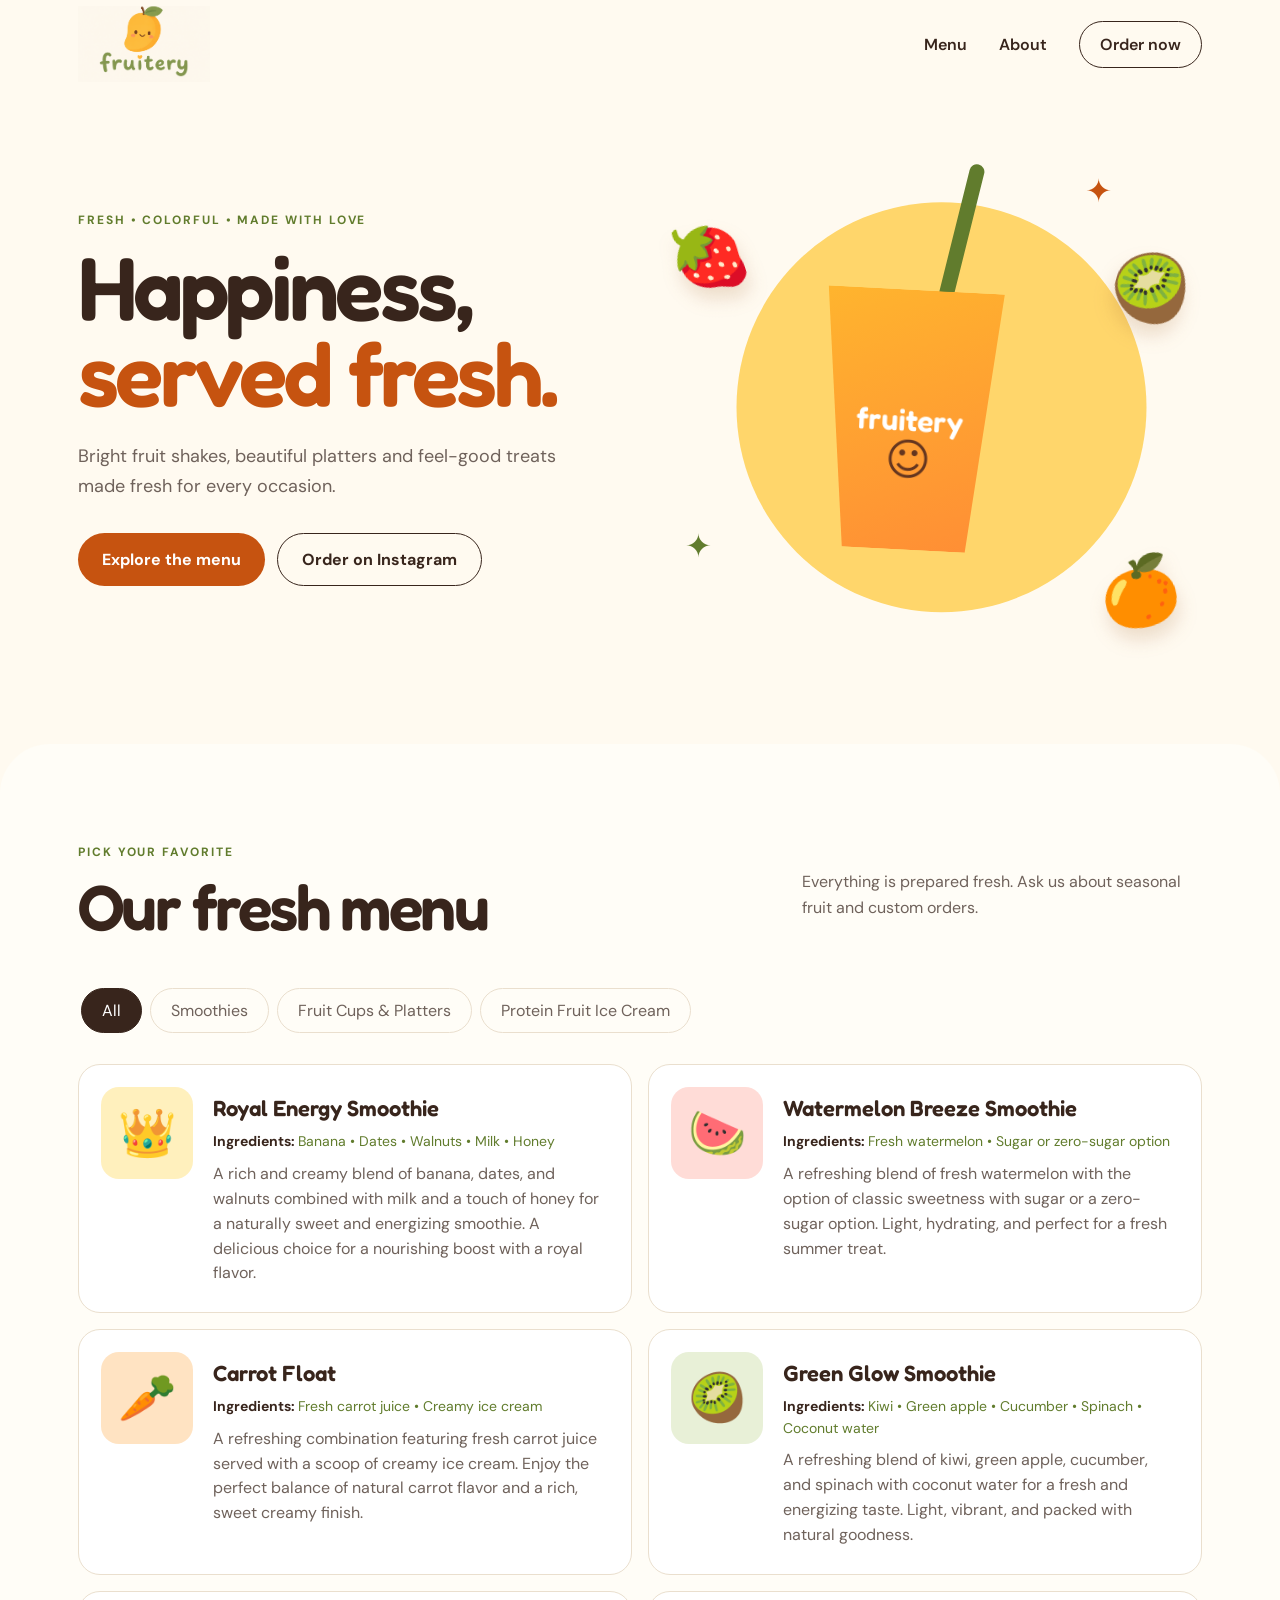
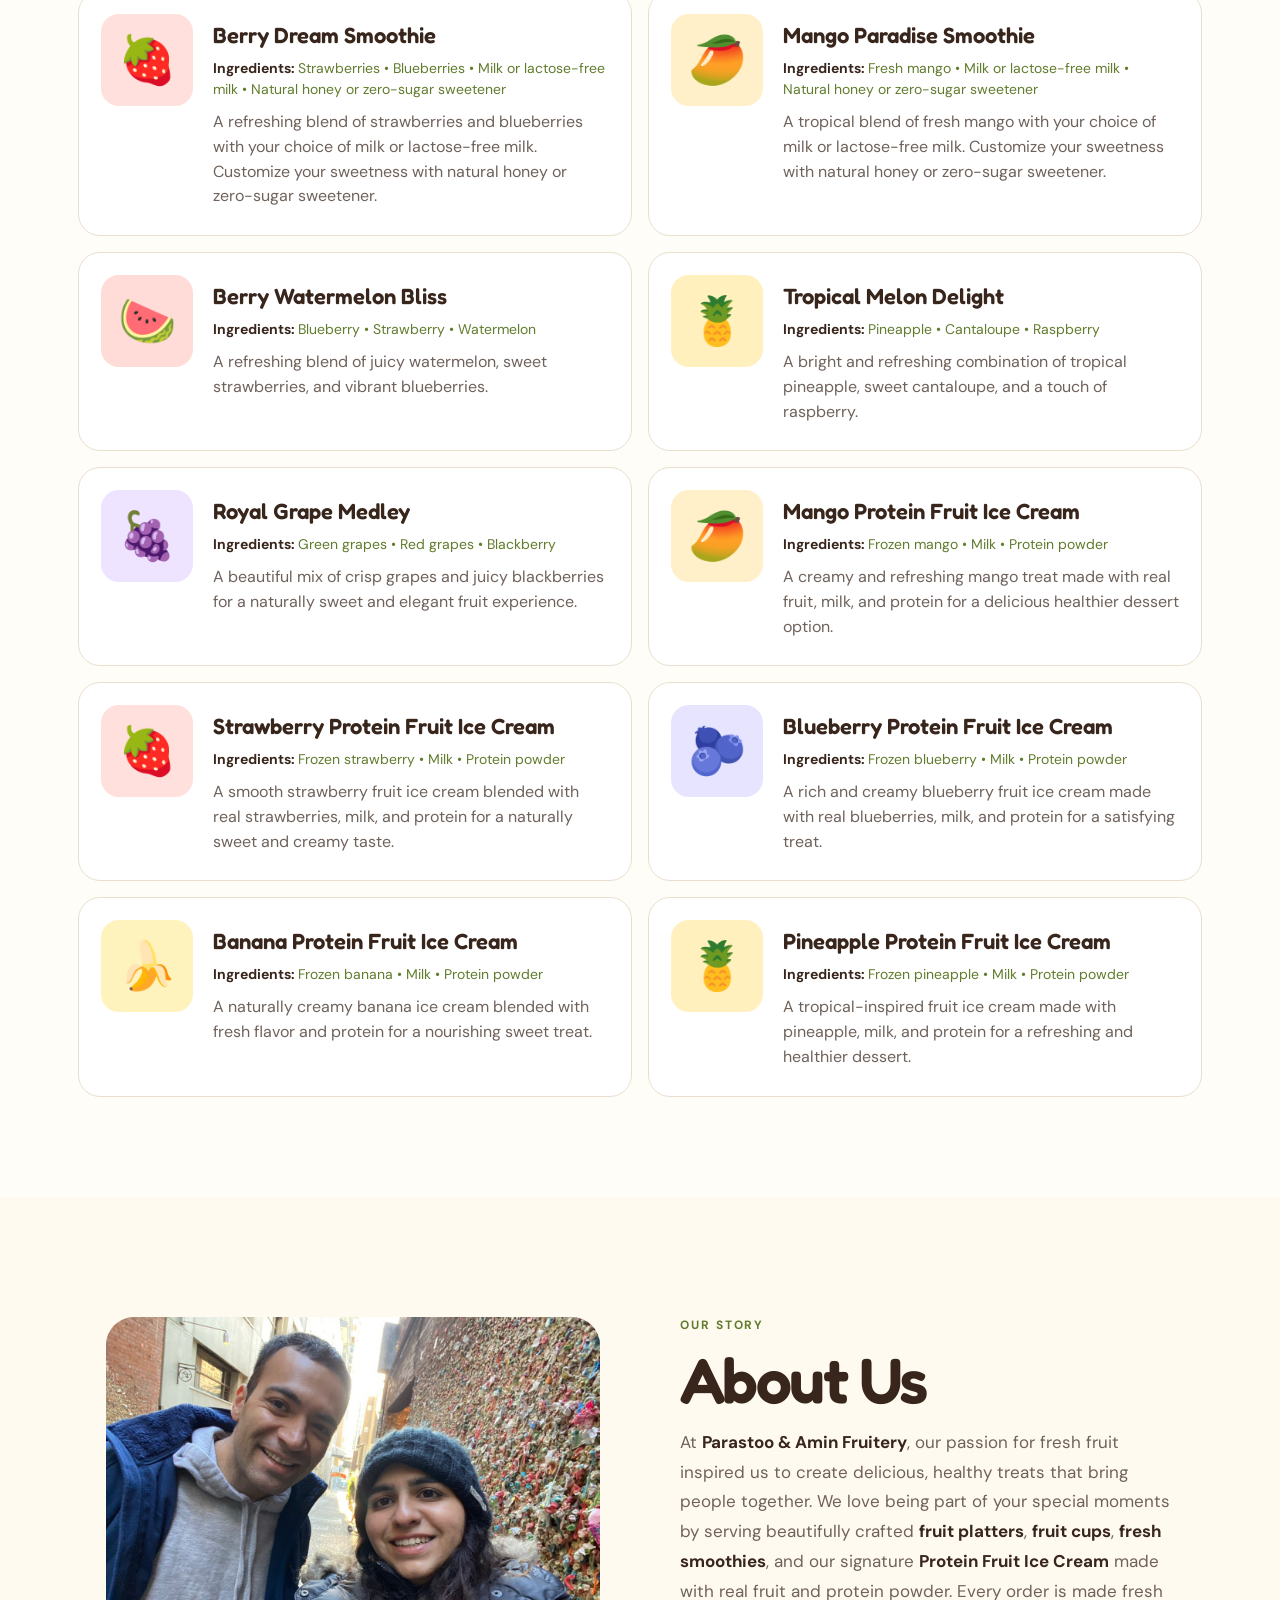
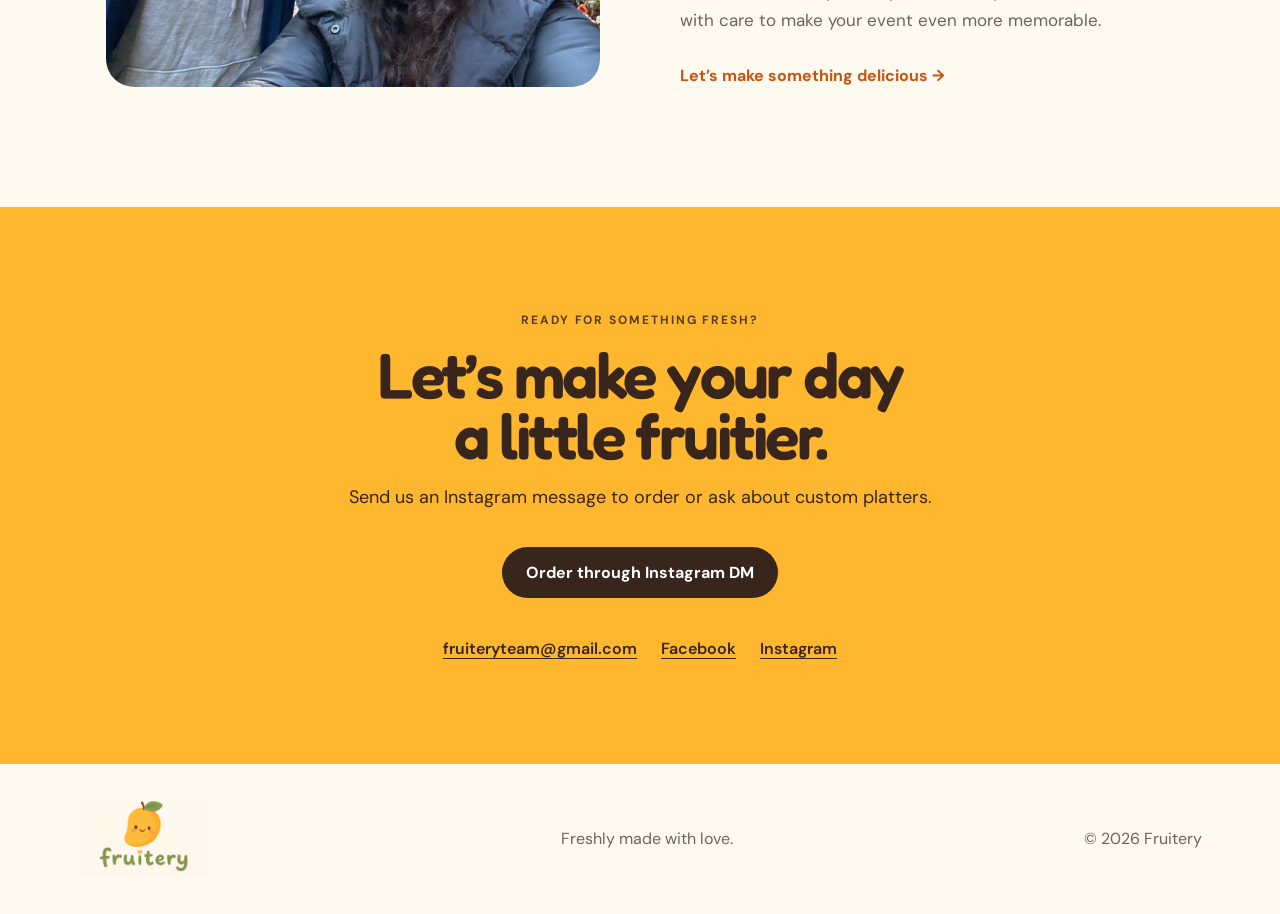
==== commit 483b8632: "Restore original Fruitery cup hero" ====
--- a/index.html
+++ b/index.html
@@ -35,8 +35,17 @@
           <a class="button secondary" href="https://ig.me/m/fruit_ery" target="_blank" rel="noopener noreferrer">Order on Instagram</a>
         </div>
       </div>
-      <div class="hero-collage">
-        <img src="images/hero-product-collage.png" alt="A mango smoothie, colorful fresh fruit cup, and mango protein fruit ice cream" width="1254" height="1254">
+      <div class="hero-art" aria-hidden="true">
+        <div class="sun"></div>
+        <span class="fruit fruit-one">🍓</span>
+        <span class="fruit fruit-two">🥝</span>
+        <span class="fruit fruit-three">🍊</span>
+        <div class="shake">
+          <div class="straw"></div>
+          <div class="shake-cup"><span>fruitery</span></div>
+        </div>
+        <span class="sparkle sparkle-one">✦</span>
+        <span class="sparkle sparkle-two">✦</span>
       </div>
     </section>
 
--- a/styles.css
+++ b/styles.css
@@ -1,6 +1,5 @@
 :root{--cream:#fffaf0;--paper:#fffdf7;--mango:#ffb72f;--orange:#c65310;--green:#617c2d;--dark:#38251c;--muted:#6f625b;--pink:#ff8f7d;--line:#eadfce;--radius:28px}
-*{box-sizing:border-box}html{scroll-behavior:smooth;scroll-padding-top:1rem}body{margin:0;min-width:320px;overflow-x:hidden;background:var(--cream);color:var(--dark);font-family:"DM Sans",system-ui,-apple-system,sans-serif}img,svg{display:block;max-width:100%}a{color:inherit;text-decoration:none}button{font:inherit}strong{color:var(--dark);font-weight:700}.skip-link{position:fixed;z-index:100;top:10px;left:10px;padding:10px 14px;background:var(--dark);color:white;border-radius:8px;transform:translateY(-150%)}.skip-link:focus{transform:none}:focus-visible{outline:3px solid #1673c9;outline-offset:3px}.site-header{height:88px;display:flex;align-items:center;justify-content:space-between;max-width:1180px;margin:auto;padding:0 28px}.brand{position:relative;display:block;width:132px;height:76px;overflow:hidden}.brand-logo{position:absolute;top:-29px;left:0;width:132px;height:132px;max-width:none}.site-header nav{display:flex;align-items:center;gap:32px;font-weight:600}.site-header nav a:hover{color:var(--orange)}.nav-order{padding:12px 20px;border:1.5px solid var(--dark);border-radius:99px}.hero{max-width:1180px;min-height:650px;margin:auto;padding:56px 28px 90px;display:grid;grid-template-columns:minmax(0,1fr) minmax(0,1fr);align-items:center;overflow:hidden}.eyebrow{text-transform:uppercase;letter-spacing:.16em;font-size:12px;font-weight:700;color:var(--green);margin:0 0 16px}.hero h1,.section-heading h2,.about h2,.contact h2{font:600 clamp(52px,7vw,94px)/.96 "Fredoka",system-ui,sans-serif;letter-spacing:-.04em;margin:0}.hero h1 span{color:var(--orange)}.hero-text{font-size:18px;line-height:1.65;color:var(--muted);max-width:520px;margin:26px 0 32px}.hero-actions{display:flex;gap:12px;flex-wrap:wrap}.button{display:inline-flex;justify-content:center;align-items:center;padding:15px 24px;border-radius:99px;font-weight:700;transition:transform .2s}.primary{background:var(--orange);color:white}.secondary{border:1.5px solid var(--dark)}.button:hover{transform:translateY(-2px)}.hero-art{height:510px;position:relative}.sun{position:absolute;width:410px;height:410px;background:#ffd66b;border-radius:50%;left:50%;top:50%;transform:translate(-45%,-48%)}.shake{position:absolute;left:48%;top:50%;transform:translate(-50%,-42%) rotate(3deg)}.shake-cup{width:205px;height:260px;background:linear-gradient(160deg,#ffb52e,#ff8d35);clip-path:polygon(7% 0,93% 0,80% 100%,20% 100%);display:grid;place-items:center;color:white;font:600 30px "Fredoka",system-ui,sans-serif;filter:drop-shadow(0 22px 22px #dc772d55)}.shake-cup:after{content:"☺";position:absolute;margin-top:76px;font-size:44px;color:#64351f}.straw{position:absolute;width:15px;height:160px;background:var(--green);border-radius:10px;left:135px;top:-130px;transform:rotate(11deg);z-index:-1}.fruit{position:absolute;font-size:65px;filter:drop-shadow(0 12px 9px #9d622830)}.fruit-one{left:5%;top:14%;transform:rotate(-18deg)}.fruit-two{right:2%;top:20%;transform:rotate(16deg)}.fruit-three{right:4%;bottom:4%;transform:rotate(-12deg)}.sparkle{position:absolute;color:var(--green);font-size:32px}.sparkle-one{left:8%;bottom:17%}.sparkle-two{right:16%;top:5%;color:var(--orange)}.menu-section{background:var(--paper);padding:100px max(28px,calc((100% - 1124px)/2));border-radius:50px 50px 0 0}.section-heading{display:flex;justify-content:space-between;align-items:end;gap:40px}.section-heading h2,.about h2,.contact h2{font-size:clamp(46px,5vw,70px)}.section-heading>p{color:var(--muted);max-width:400px;line-height:1.65}.tabs{display:flex;gap:8px;margin:48px 0 28px;overflow-x:auto;padding:3px;scrollbar-width:thin}.tab{flex:0 0 auto;min-height:44px;border:1px solid var(--line);background:transparent;border-radius:99px;padding:11px 20px;cursor:pointer;color:var(--muted)}.tab.active{background:var(--dark);border-color:var(--dark);color:white}.menu-grid{display:grid;grid-template-columns:repeat(2,minmax(0,1fr));gap:16px}.menu-card{min-width:0;display:flex;align-items:flex-start;gap:20px;padding:22px;background:white;border:1px solid var(--line);border-radius:22px;transition:transform .2s,box-shadow .2s}.menu-card:hover{transform:translateY(-3px);box-shadow:0 14px 35px #49311d10}.menu-card[hidden]{display:none}.menu-icon,.menu-image{width:92px;min-width:92px;height:92px;border-radius:18px}.menu-icon{display:grid;place-items:center;background:#fff0c9;font-size:47px}.menu-image{object-fit:cover;background:#fff0c9}.theme-royal .menu-icon{background:#fff0bd}.theme-watermelon .menu-icon{background:#ffdcd7}.theme-carrot .menu-icon{background:#ffe3c2}.theme-green .menu-icon{background:#e8f0d7}.theme-platter .menu-icon{background:#eee4ff}.theme-strawberry .menu-icon{background:#ffe0dc}.theme-blueberry .menu-icon{background:#e7e4ff}.theme-banana .menu-icon{background:#fff3bd}.theme-pineapple .menu-icon{background:#fff0bd}.menu-info{flex:1;min-width:0}.item-title{display:flex;align-items:flex-start;justify-content:space-between;gap:16px;min-width:0}.item-title h3{min-width:0;overflow-wrap:anywhere;font:600 22px "Fredoka",system-ui,sans-serif;margin:8px 0}.item-title span{flex:0 0 auto;font-weight:700;color:var(--orange);margin-top:10px}.menu-info p{overflow-wrap:anywhere;color:var(--muted);line-height:1.55;margin:4px 0}.menu-info .ingredients{margin:2px 0 9px;color:var(--green);font-size:14px}.menu-status{grid-column:1/-1;padding:30px;text-align:center;color:var(--muted)}.about{max-width:1124px;margin:120px auto;display:grid;grid-template-columns:minmax(0,1fr) minmax(0,1fr);gap:80px;align-items:center;padding:0 28px}.about-art{height:480px;margin:0;border-radius:var(--radius);background:#e6efcf;overflow:hidden}.about-art img{width:100%;height:100%;object-fit:cover;object-position:center}.about-copy>p:not(.eyebrow){color:var(--muted);line-height:1.75;font-size:17px}.about-copy>a{font-weight:700;color:var(--orange);display:inline-block;margin-top:12px}.contact{text-align:center;padding:105px 28px;background:var(--mango)}.contact .eyebrow{color:#5b3c19}.contact>p:not(.eyebrow){font-size:18px}.dark{background:var(--dark);color:white;margin:20px 0}.socials{display:flex;justify-content:center;flex-wrap:wrap;gap:24px;margin-top:20px;font-weight:600}.socials a{text-decoration:underline;text-underline-offset:4px}footer{max-width:1180px;margin:auto;min-height:150px;padding:35px 28px;display:flex;align-items:center;justify-content:space-between;gap:20px;color:var(--muted)}footer .brand{width:132px;height:76px}
-.hero-collage{width:min(100%,540px);aspect-ratio:1;margin-inline:auto;border-radius:36px;overflow:hidden;box-shadow:0 28px 60px #62421f20;transform:rotate(1.5deg)}.hero-collage img{width:100%;height:100%;object-fit:cover}
-@media(max-width:800px){.site-header{height:74px}.site-header nav>a:not(.nav-order){display:none}.nav-order{padding:10px 16px}.hero{grid-template-columns:1fr;padding-top:50px}.hero-collage{margin-top:48px;width:min(100%,480px)}.menu-section{padding-top:75px}.section-heading{display:block}.menu-grid{grid-template-columns:minmax(0,1fr)}.about{grid-template-columns:minmax(0,1fr);gap:45px;margin:80px auto}.about-art{height:360px;order:2}footer{flex-direction:column;justify-content:center;gap:8px;text-align:center}}
+*{box-sizing:border-box}html{scroll-behavior:smooth;scroll-padding-top:1rem}body{margin:0;min-width:320px;overflow-x:hidden;background:var(--cream);color:var(--dark);font-family:"DM Sans",system-ui,-apple-system,sans-serif}img,svg{display:block;max-width:100%}a{color:inherit;text-decoration:none}button{font:inherit}strong{color:var(--dark);font-weight:700}.skip-link{position:fixed;z-index:100;top:10px;left:10px;padding:10px 14px;background:var(--dark);color:white;border-radius:8px;transform:translateY(-150%)}.skip-link:focus{transform:none}:focus-visible{outline:3px solid #1673c9;outline-offset:3px}.site-header{height:88px;display:flex;align-items:center;justify-content:space-between;max-width:1180px;margin:auto;padding:0 28px}.brand{position:relative;display:block;width:132px;height:76px;overflow:hidden}.brand-logo{position:absolute;top:-29px;left:0;width:132px;height:132px;max-width:none}.site-header nav{display:flex;align-items:center;gap:32px;font-weight:600}.site-header nav a:hover{color:var(--orange)}.nav-order{padding:12px 20px;border:1.5px solid var(--dark);border-radius:99px}.hero{max-width:1180px;min-height:650px;margin:auto;padding:56px 28px 90px;display:grid;grid-template-columns:minmax(0,1fr) minmax(0,1fr);align-items:center;overflow:hidden}.eyebrow{text-transform:uppercase;letter-spacing:.16em;font-size:12px;font-weight:700;color:var(--green);margin:0 0 16px}.hero h1,.section-heading h2,.about h2,.contact h2{font:600 clamp(52px,7vw,94px)/.96 "Fredoka",system-ui,sans-serif;letter-spacing:-.04em;margin:0}.hero h1 span{color:var(--orange)}.hero-text{font-size:18px;line-height:1.65;color:var(--muted);max-width:520px;margin:26px 0 32px}.hero-actions{display:flex;gap:12px;flex-wrap:wrap}.button{display:inline-flex;justify-content:center;align-items:center;padding:15px 24px;border-radius:99px;font-weight:700;transition:transform .2s}.primary{background:var(--orange);color:white}.secondary{border:1.5px solid var(--dark)}.button:hover{transform:translateY(-2px)}.hero-art{height:510px;position:relative}.sun{position:absolute;width:410px;height:410px;background:#ffd66b;border-radius:50%;left:50%;top:50%;transform:translate(-45%,-48%)}.shake{position:absolute;left:48%;top:50%;transform:translate(-50%,-42%) rotate(3deg)}.shake-cup{width:205px;height:260px;background:linear-gradient(160deg,#ffb52e,#ff8d35);clip-path:polygon(7% 0,93% 0,80% 100%,20% 100%);display:grid;place-items:center;color:white;font:600 30px "Fredoka",system-ui,sans-serif;filter:drop-shadow(0 22px 22px #dc772d55)}.shake-cup:after{content:"☺";position:absolute;margin-top:76px;font-size:44px;color:#64351f}.straw{position:absolute;width:15px;height:160px;background:var(--green);border-radius:10px;left:135px;top:-130px;transform:rotate(11deg);z-index:-1}.fruit{position:absolute;font-size:65px;filter:drop-shadow(0 12px 9px #9d622830)}.fruit-one{left:5%;top:14%;transform:rotate(-18deg)}.fruit-two{right:2%;top:20%;transform:rotate(16deg)}.fruit-three{right:4%;bottom:4%;transform:rotate(-12deg)}.sparkle{position:absolute;color:var(--green);font-size:32px}.sparkle-one{left:8%;bottom:17%}.sparkle-two{right:16%;top:5%;color:var(--orange)}.menu-section{background:var(--paper);padding:100px max(28px,calc((100% - 1124px)/2));border-radius:50px 50px 0 0}.section-heading{display:flex;justify-content:space-between;align-items:end;gap:40px}.section-heading h2,.about h2,.contact h2{font-size:clamp(46px,5vw,70px)}.section-heading>p{color:var(--muted);max-width:400px;line-height:1.65}.tabs{display:flex;gap:8px;margin:48px 0 28px;overflow-x:auto;padding:3px;scrollbar-width:thin}.tab{flex:0 0 auto;min-height:44px;border:1px solid var(--line);background:transparent;border-radius:99px;padding:11px 20px;cursor:pointer;color:var(--muted)}.tab.active{background:var(--dark);border-color:var(--dark);color:white}.menu-grid{display:grid;grid-template-columns:repeat(2,minmax(0,1fr));gap:16px}.menu-card{min-width:0;display:flex;align-items:flex-start;gap:20px;padding:22px;background:white;border:1px solid var(--line);border-radius:22px;transition:transform .2s,box-shadow .2s}.menu-card:hover{transform:translateY(-3px);box-shadow:0 14px 35px #49311d10}.menu-card[hidden]{display:none}.menu-icon,.menu-image{width:92px;min-width:92px;height:92px;border-radius:18px}.menu-icon{display:grid;place-items:center;background:#fff0c9;font-size:47px}.menu-image{object-fit:cover;background:#fff0c9}.theme-royal .menu-icon{background:#fff0bd}.theme-watermelon .menu-icon{background:#ffdcd7}.theme-carrot .menu-icon{background:#ffe3c2}.theme-green .menu-icon{background:#e8f0d7}.theme-platter .menu-icon{background:#eee4ff}.theme-strawberry .menu-icon{background:#ffe0dc}.theme-blueberry .menu-icon{background:#e7e4ff}.theme-banana .menu-icon{background:#fff3bd}.theme-pineapple .menu-icon{background:#fff0bd}.menu-info{flex:1;min-width:0}.item-title{display:flex;align-items:flex-start;justify-content:space-between;gap:16px;min-width:0}.item-title h3{min-width:0;overflow-wrap:anywhere;font:600 22px "Fredoka",system-ui,sans-serif;margin:8px 0}.item-title span{flex:0 0 auto;font-weight:700;color:var(--orange);margin-top:10px}.menu-info p{overflow-wrap:anywhere;color:var(--muted);line-height:1.55;margin:4px 0}.menu-info .ingredients{margin:2px 0 9px;color:var(--green);font-size:14px}.menu-status{grid-column:1/-1;padding:30px;text-align:center;color:var(--muted)}.about{max-width:1124px;margin:120px auto;display:grid;grid-template-columns:minmax(0,1fr) minmax(0,1fr);gap:80px;align-items:center;padding:0 28px}.about-art{aspect-ratio:4/3;height:auto;margin:0;border-radius:var(--radius);background:#e6efcf;overflow:hidden}.about-art img{width:100%;height:100%;object-fit:cover;object-position:center}.about-copy>p:not(.eyebrow){color:var(--muted);line-height:1.75;font-size:17px}.about-copy>a{font-weight:700;color:var(--orange);display:inline-block;margin-top:12px}.contact{text-align:center;padding:105px 28px;background:var(--mango)}.contact .eyebrow{color:#5b3c19}.contact>p:not(.eyebrow){font-size:18px}.dark{background:var(--dark);color:white;margin:20px 0}.socials{display:flex;justify-content:center;flex-wrap:wrap;gap:24px;margin-top:20px;font-weight:600}.socials a{text-decoration:underline;text-underline-offset:4px}footer{max-width:1180px;margin:auto;min-height:150px;padding:35px 28px;display:flex;align-items:center;justify-content:space-between;gap:20px;color:var(--muted)}footer .brand{width:132px;height:76px}
+@media(max-width:800px){.site-header{height:74px}.site-header nav>a:not(.nav-order){display:none}.nav-order{padding:10px 16px}.hero{grid-template-columns:1fr;padding-top:50px}.hero-art{height:420px;margin-top:34px}.sun{width:320px;height:320px}.shake-cup{width:160px;height:215px}.fruit{font-size:52px}.menu-section{padding-top:75px}.section-heading{display:block}.menu-grid{grid-template-columns:minmax(0,1fr)}.about{grid-template-columns:minmax(0,1fr);gap:45px;margin:80px auto}.about-art{order:2}footer{flex-direction:column;justify-content:center;gap:8px;text-align:center}}
 @media(max-width:460px){.site-header{padding-inline:18px}.brand{width:112px;height:68px}.brand-logo{top:-24px;width:112px;height:112px}.hero{padding:40px 20px 70px}.hero h1{font-size:clamp(45px,14vw,60px)}.hero-art{height:350px}.sun{width:270px;height:270px}.shake-cup{width:130px;height:180px;font-size:23px}.shake-cup:after{font-size:34px}.straw{height:120px;left:90px;top:-95px}.fruit{font-size:42px}.menu-section{padding:65px 18px}.menu-section{border-radius:32px 32px 0 0}.section-heading h2,.about h2{font-size:44px}.tabs{margin-top:32px}.menu-card{padding:14px;gap:14px}.menu-icon{width:68px;min-width:68px;height:68px;font-size:36px}.item-title{gap:8px}.item-title h3{font-size:19px}.menu-info p{font-size:14px}.about{padding:0 20px}.contact{padding:75px 20px}.contact h2{font-size:42px}.hero-actions .button{width:100%}footer{font-size:14px}footer .brand{width:112px;height:68px}}
 @media(prefers-reduced-motion:reduce){html{scroll-behavior:auto}.button,.menu-card{transition:none}}
